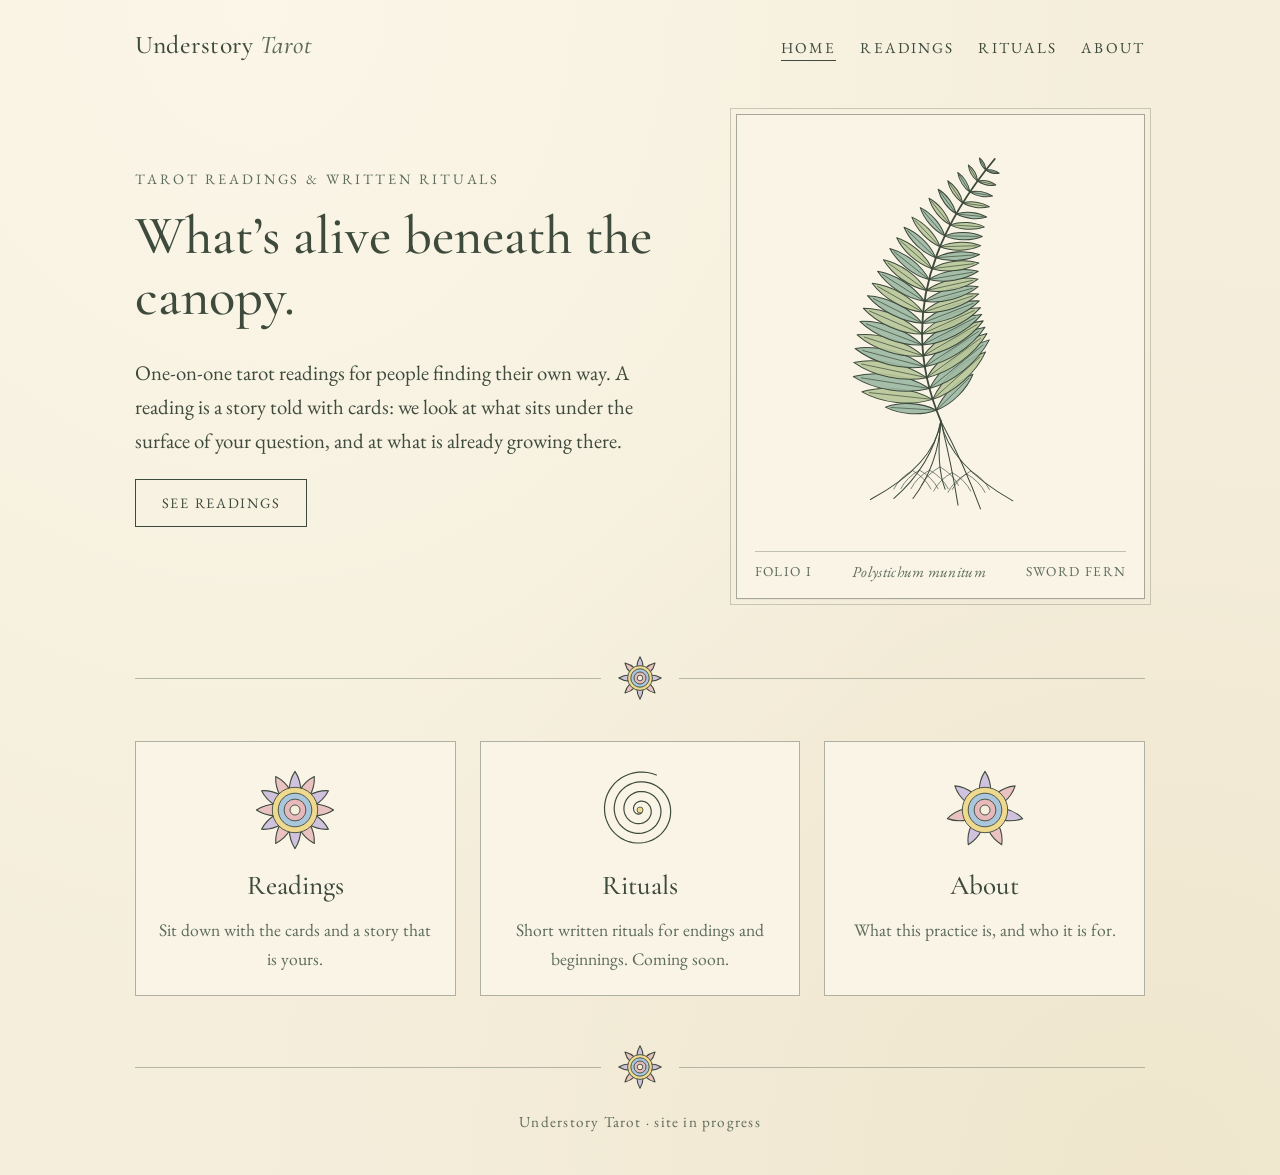
==== index.html @ ad43cd7f "Add files via upload" ====
<!doctype html>
<html lang="en">
<head>
<meta charset="utf-8">
<meta name="viewport" content="width=device-width, initial-scale=1">
<meta name="robots" content="noindex, nofollow"><!-- remove this line at launch -->
<title>Understory Tarot</title>
<link rel="preconnect" href="https://fonts.googleapis.com">
<link href="https://fonts.googleapis.com/css2?family=Cormorant+Garamond:ital,wght@0,400;0,500;0,600;1,400&family=EB+Garamond:ital,wght@0,400;0,500;1,400&display=swap" rel="stylesheet">
<link rel="stylesheet" href="styles.css">
</head>
<body>
<header class="site-header">
  <a class="wordmark" href="index.html">Understory <span>Tarot</span></a>
  <nav><a href="index.html" aria-current="page">Home</a><a href="readings.html">Readings</a><a href="rituals.html">Rituals</a><a href="about.html">About</a></nav>
</header>
<main>

<section class="hero">
  <div class="hero-text">
    <p class="eyebrow">Tarot readings &amp; written rituals</p>
    <h1>What&rsquo;s alive beneath the canopy.</h1>
    <p class="lead">One-on-one tarot readings for people finding their own way. A reading is a story told with cards: we look at what sits under the surface of your question, and at what is already growing there.</p>
    <p><a class="button" href="readings.html">See readings</a></p>
  </div>
  <figure class="folio"><svg viewBox="0 20 400 440" role="img" aria-label="Sketch of a sword fern with its roots" xmlns="http://www.w3.org/2000/svg"><g transform="translate(195.3 318.3) rotate(-86.6)"><path d="M0 0 C7.2 -16.5 7.2 -38.6 0 -55.1 C-7.2 -38.6 -7.2 -16.5 0 0Z" fill="#9db8a4" fill-opacity="0.9" stroke="#3d4a3c" stroke-width="1.1" stroke-linejoin="round"/><path d="M0 0 L0 -49.6" stroke="#3d4a3c" stroke-width=".7" fill="none"/></g><g transform="translate(195.3 318.3) rotate(45.4)"><path d="M0 0 C7.2 -16.5 7.2 -38.6 0 -55.1 C-7.2 -38.6 -7.2 -16.5 0 0Z" fill="#9db8a4" fill-opacity="0.9" stroke="#3d4a3c" stroke-width="1.1" stroke-linejoin="round"/><path d="M0 0 L0 -49.6" stroke="#3d4a3c" stroke-width=".7" fill="none"/></g><g transform="translate(191.2 306.7) rotate(-83.9)"><path d="M0 0 C9.9 -23.0 9.9 -53.6 0 -76.5 C-9.9 -53.6 -9.9 -23.0 0 0Z" fill="#b9c79a" fill-opacity="0.9" stroke="#3d4a3c" stroke-width="1.1" stroke-linejoin="round"/><path d="M0 0 L0 -68.9" stroke="#3d4a3c" stroke-width=".7" fill="none"/></g><g transform="translate(191.2 306.7) rotate(48.1)"><path d="M0 0 C9.9 -23.0 9.9 -53.6 0 -76.5 C-9.9 -53.6 -9.9 -23.0 0 0Z" fill="#b9c79a" fill-opacity="0.9" stroke="#3d4a3c" stroke-width="1.1" stroke-linejoin="round"/><path d="M0 0 L0 -68.9" stroke="#3d4a3c" stroke-width=".7" fill="none"/></g><g transform="translate(187.8 295.0) rotate(-81.1)"><path d="M0 0 C10.8 -24.9 10.8 -58.1 0 -83.0 C-10.8 -58.1 -10.8 -24.9 0 0Z" fill="#9db8a4" fill-opacity="0.9" stroke="#3d4a3c" stroke-width="1.1" stroke-linejoin="round"/><path d="M0 0 L0 -74.7" stroke="#3d4a3c" stroke-width=".7" fill="none"/></g><g transform="translate(187.8 295.0) rotate(50.9)"><path d="M0 0 C10.8 -24.9 10.8 -58.1 0 -83.0 C-10.8 -58.1 -10.8 -24.9 0 0Z" fill="#9db8a4" fill-opacity="0.9" stroke="#3d4a3c" stroke-width="1.1" stroke-linejoin="round"/><path d="M0 0 L0 -74.7" stroke="#3d4a3c" stroke-width=".7" fill="none"/></g><g transform="translate(184.9 283.3) rotate(-78.2)"><path d="M0 0 C10.4 -24.1 10.4 -56.2 0 -80.3 C-10.4 -56.2 -10.4 -24.1 0 0Z" fill="#b9c79a" fill-opacity="0.9" stroke="#3d4a3c" stroke-width="1.1" stroke-linejoin="round"/><path d="M0 0 L0 -72.2" stroke="#3d4a3c" stroke-width=".7" fill="none"/></g><g transform="translate(184.9 283.3) rotate(53.8)"><path d="M0 0 C10.4 -24.1 10.4 -56.2 0 -80.3 C-10.4 -56.2 -10.4 -24.1 0 0Z" fill="#b9c79a" fill-opacity="0.9" stroke="#3d4a3c" stroke-width="1.1" stroke-linejoin="round"/><path d="M0 0 L0 -72.2" stroke="#3d4a3c" stroke-width=".7" fill="none"/></g><g transform="translate(182.7 271.6) rotate(-75.3)"><path d="M0 0 C10.1 -23.2 10.1 -54.2 0 -77.5 C-10.1 -54.2 -10.1 -23.2 0 0Z" fill="#9db8a4" fill-opacity="0.9" stroke="#3d4a3c" stroke-width="1.1" stroke-linejoin="round"/><path d="M0 0 L0 -69.7" stroke="#3d4a3c" stroke-width=".7" fill="none"/></g><g transform="translate(182.7 271.6) rotate(56.7)"><path d="M0 0 C10.1 -23.2 10.1 -54.2 0 -77.5 C-10.1 -54.2 -10.1 -23.2 0 0Z" fill="#9db8a4" fill-opacity="0.9" stroke="#3d4a3c" stroke-width="1.1" stroke-linejoin="round"/><path d="M0 0 L0 -69.7" stroke="#3d4a3c" stroke-width=".7" fill="none"/></g><g transform="translate(181.1 259.9) rotate(-72.3)"><path d="M0 0 C9.7 -22.4 9.7 -52.3 0 -74.7 C-9.7 -52.3 -9.7 -22.4 0 0Z" fill="#b9c79a" fill-opacity="0.9" stroke="#3d4a3c" stroke-width="1.1" stroke-linejoin="round"/><path d="M0 0 L0 -67.2" stroke="#3d4a3c" stroke-width=".7" fill="none"/></g><g transform="translate(181.1 259.9) rotate(59.7)"><path d="M0 0 C9.7 -22.4 9.7 -52.3 0 -74.7 C-9.7 -52.3 -9.7 -22.4 0 0Z" fill="#b9c79a" fill-opacity="0.9" stroke="#3d4a3c" stroke-width="1.1" stroke-linejoin="round"/><path d="M0 0 L0 -67.2" stroke="#3d4a3c" stroke-width=".7" fill="none"/></g><g transform="translate(180.1 248.2) rotate(-69.3)"><path d="M0 0 C9.3 -21.6 9.3 -50.3 0 -71.9 C-9.3 -50.3 -9.3 -21.6 0 0Z" fill="#9db8a4" fill-opacity="0.9" stroke="#3d4a3c" stroke-width="1.1" stroke-linejoin="round"/><path d="M0 0 L0 -64.7" stroke="#3d4a3c" stroke-width=".7" fill="none"/></g><g transform="translate(180.1 248.2) rotate(62.7)"><path d="M0 0 C9.3 -21.6 9.3 -50.3 0 -71.9 C-9.3 -50.3 -9.3 -21.6 0 0Z" fill="#9db8a4" fill-opacity="0.9" stroke="#3d4a3c" stroke-width="1.1" stroke-linejoin="round"/><path d="M0 0 L0 -64.7" stroke="#3d4a3c" stroke-width=".7" fill="none"/></g><g transform="translate(179.8 236.4) rotate(-66.3)"><path d="M0 0 C9.0 -20.7 9.0 -48.3 0 -69.0 C-9.0 -48.3 -9.0 -20.7 0 0Z" fill="#b9c79a" fill-opacity="0.9" stroke="#3d4a3c" stroke-width="1.1" stroke-linejoin="round"/><path d="M0 0 L0 -62.1" stroke="#3d4a3c" stroke-width=".7" fill="none"/></g><g transform="translate(179.8 236.4) rotate(65.7)"><path d="M0 0 C9.0 -20.7 9.0 -48.3 0 -69.0 C-9.0 -48.3 -9.0 -20.7 0 0Z" fill="#b9c79a" fill-opacity="0.9" stroke="#3d4a3c" stroke-width="1.1" stroke-linejoin="round"/><path d="M0 0 L0 -62.1" stroke="#3d4a3c" stroke-width=".7" fill="none"/></g><g transform="translate(180.0 224.7) rotate(-63.3)"><path d="M0 0 C8.6 -19.8 8.6 -46.2 0 -66.0 C-8.6 -46.2 -8.6 -19.8 0 0Z" fill="#9db8a4" fill-opacity="0.9" stroke="#3d4a3c" stroke-width="1.1" stroke-linejoin="round"/><path d="M0 0 L0 -59.4" stroke="#3d4a3c" stroke-width=".7" fill="none"/></g><g transform="translate(180.0 224.7) rotate(68.7)"><path d="M0 0 C8.6 -19.8 8.6 -46.2 0 -66.0 C-8.6 -46.2 -8.6 -19.8 0 0Z" fill="#9db8a4" fill-opacity="0.9" stroke="#3d4a3c" stroke-width="1.1" stroke-linejoin="round"/><path d="M0 0 L0 -59.4" stroke="#3d4a3c" stroke-width=".7" fill="none"/></g><g transform="translate(180.9 213.0) rotate(-60.3)"><path d="M0 0 C8.2 -18.9 8.2 -44.1 0 -63.1 C-8.2 -44.1 -8.2 -18.9 0 0Z" fill="#b9c79a" fill-opacity="0.9" stroke="#3d4a3c" stroke-width="1.1" stroke-linejoin="round"/><path d="M0 0 L0 -56.8" stroke="#3d4a3c" stroke-width=".7" fill="none"/></g><g transform="translate(180.9 213.0) rotate(71.7)"><path d="M0 0 C8.2 -18.9 8.2 -44.1 0 -63.1 C-8.2 -44.1 -8.2 -18.9 0 0Z" fill="#b9c79a" fill-opacity="0.9" stroke="#3d4a3c" stroke-width="1.1" stroke-linejoin="round"/><path d="M0 0 L0 -56.8" stroke="#3d4a3c" stroke-width=".7" fill="none"/></g><g transform="translate(182.4 201.2) rotate(-57.3)"><path d="M0 0 C7.8 -18.0 7.8 -42.0 0 -60.0 C-7.8 -42.0 -7.8 -18.0 0 0Z" fill="#9db8a4" fill-opacity="0.9" stroke="#3d4a3c" stroke-width="1.1" stroke-linejoin="round"/><path d="M0 0 L0 -54.0" stroke="#3d4a3c" stroke-width=".7" fill="none"/></g><g transform="translate(182.4 201.2) rotate(74.7)"><path d="M0 0 C7.8 -18.0 7.8 -42.0 0 -60.0 C-7.8 -42.0 -7.8 -18.0 0 0Z" fill="#9db8a4" fill-opacity="0.9" stroke="#3d4a3c" stroke-width="1.1" stroke-linejoin="round"/><path d="M0 0 L0 -54.0" stroke="#3d4a3c" stroke-width=".7" fill="none"/></g><g transform="translate(184.5 189.5) rotate(-54.4)"><path d="M0 0 C7.4 -17.1 7.4 -39.9 0 -56.9 C-7.4 -39.9 -7.4 -17.1 0 0Z" fill="#b9c79a" fill-opacity="0.9" stroke="#3d4a3c" stroke-width="1.1" stroke-linejoin="round"/><path d="M0 0 L0 -51.3" stroke="#3d4a3c" stroke-width=".7" fill="none"/></g><g transform="translate(184.5 189.5) rotate(77.6)"><path d="M0 0 C7.4 -17.1 7.4 -39.9 0 -56.9 C-7.4 -39.9 -7.4 -17.1 0 0Z" fill="#b9c79a" fill-opacity="0.9" stroke="#3d4a3c" stroke-width="1.1" stroke-linejoin="round"/><path d="M0 0 L0 -51.3" stroke="#3d4a3c" stroke-width=".7" fill="none"/></g><g transform="translate(187.2 177.7) rotate(-51.5)"><path d="M0 0 C7.0 -16.1 7.0 -37.7 0 -53.8 C-7.0 -37.7 -7.0 -16.1 0 0Z" fill="#9db8a4" fill-opacity="0.9" stroke="#3d4a3c" stroke-width="1.1" stroke-linejoin="round"/><path d="M0 0 L0 -48.4" stroke="#3d4a3c" stroke-width=".7" fill="none"/></g><g transform="translate(187.2 177.7) rotate(80.5)"><path d="M0 0 C7.0 -16.1 7.0 -37.7 0 -53.8 C-7.0 -37.7 -7.0 -16.1 0 0Z" fill="#9db8a4" fill-opacity="0.9" stroke="#3d4a3c" stroke-width="1.1" stroke-linejoin="round"/><path d="M0 0 L0 -48.4" stroke="#3d4a3c" stroke-width=".7" fill="none"/></g><g transform="translate(190.6 166.0) rotate(-48.8)"><path d="M0 0 C6.6 -15.2 6.6 -35.4 0 -50.6 C-6.6 -35.4 -6.6 -15.2 0 0Z" fill="#b9c79a" fill-opacity="0.9" stroke="#3d4a3c" stroke-width="1.1" stroke-linejoin="round"/><path d="M0 0 L0 -45.5" stroke="#3d4a3c" stroke-width=".7" fill="none"/></g><g transform="translate(190.6 166.0) rotate(83.2)"><path d="M0 0 C6.6 -15.2 6.6 -35.4 0 -50.6 C-6.6 -35.4 -6.6 -15.2 0 0Z" fill="#b9c79a" fill-opacity="0.9" stroke="#3d4a3c" stroke-width="1.1" stroke-linejoin="round"/><path d="M0 0 L0 -45.5" stroke="#3d4a3c" stroke-width=".7" fill="none"/></g><g transform="translate(194.5 154.2) rotate(-46.1)"><path d="M0 0 C6.1 -14.2 6.1 -33.1 0 -47.3 C-6.1 -33.1 -6.1 -14.2 0 0Z" fill="#9db8a4" fill-opacity="0.9" stroke="#3d4a3c" stroke-width="1.1" stroke-linejoin="round"/><path d="M0 0 L0 -42.5" stroke="#3d4a3c" stroke-width=".7" fill="none"/></g><g transform="translate(194.5 154.2) rotate(85.9)"><path d="M0 0 C6.1 -14.2 6.1 -33.1 0 -47.3 C-6.1 -33.1 -6.1 -14.2 0 0Z" fill="#9db8a4" fill-opacity="0.9" stroke="#3d4a3c" stroke-width="1.1" stroke-linejoin="round"/><path d="M0 0 L0 -42.5" stroke="#3d4a3c" stroke-width=".7" fill="none"/></g><g transform="translate(199.1 142.4) rotate(-43.5)"><path d="M0 0 C5.7 -13.2 5.7 -30.7 0 -43.9 C-5.7 -30.7 -5.7 -13.2 0 0Z" fill="#b9c79a" fill-opacity="0.9" stroke="#3d4a3c" stroke-width="1.1" stroke-linejoin="round"/><path d="M0 0 L0 -39.5" stroke="#3d4a3c" stroke-width=".7" fill="none"/></g><g transform="translate(199.1 142.4) rotate(88.5)"><path d="M0 0 C5.7 -13.2 5.7 -30.7 0 -43.9 C-5.7 -30.7 -5.7 -13.2 0 0Z" fill="#b9c79a" fill-opacity="0.9" stroke="#3d4a3c" stroke-width="1.1" stroke-linejoin="round"/><path d="M0 0 L0 -39.5" stroke="#3d4a3c" stroke-width=".7" fill="none"/></g><g transform="translate(204.3 130.7) rotate(-41.0)"><path d="M0 0 C5.2 -12.1 5.2 -28.2 0 -40.3 C-5.2 -28.2 -5.2 -12.1 0 0Z" fill="#9db8a4" fill-opacity="0.9" stroke="#3d4a3c" stroke-width="1.1" stroke-linejoin="round"/><path d="M0 0 L0 -36.3" stroke="#3d4a3c" stroke-width=".7" fill="none"/></g><g transform="translate(204.3 130.7) rotate(91.0)"><path d="M0 0 C5.2 -12.1 5.2 -28.2 0 -40.3 C-5.2 -28.2 -5.2 -12.1 0 0Z" fill="#9db8a4" fill-opacity="0.9" stroke="#3d4a3c" stroke-width="1.1" stroke-linejoin="round"/><path d="M0 0 L0 -36.3" stroke="#3d4a3c" stroke-width=".7" fill="none"/></g><g transform="translate(210.1 118.9) rotate(-38.6)"><path d="M0 0 C4.8 -11.0 4.8 -25.7 0 -36.7 C-4.8 -25.7 -4.8 -11.0 0 0Z" fill="#b9c79a" fill-opacity="0.9" stroke="#3d4a3c" stroke-width="1.1" stroke-linejoin="round"/><path d="M0 0 L0 -33.0" stroke="#3d4a3c" stroke-width=".7" fill="none"/></g><g transform="translate(210.1 118.9) rotate(93.4)"><path d="M0 0 C4.8 -11.0 4.8 -25.7 0 -36.7 C-4.8 -25.7 -4.8 -11.0 0 0Z" fill="#b9c79a" fill-opacity="0.9" stroke="#3d4a3c" stroke-width="1.1" stroke-linejoin="round"/><path d="M0 0 L0 -33.0" stroke="#3d4a3c" stroke-width=".7" fill="none"/></g><g transform="translate(216.6 107.1) rotate(-36.3)"><path d="M0 0 C4.3 -9.9 4.3 -23.0 0 -32.9 C-4.3 -23.0 -4.3 -9.9 0 0Z" fill="#9db8a4" fill-opacity="0.9" stroke="#3d4a3c" stroke-width="1.1" stroke-linejoin="round"/><path d="M0 0 L0 -29.6" stroke="#3d4a3c" stroke-width=".7" fill="none"/></g><g transform="translate(216.6 107.1) rotate(95.7)"><path d="M0 0 C4.3 -9.9 4.3 -23.0 0 -32.9 C-4.3 -23.0 -4.3 -9.9 0 0Z" fill="#9db8a4" fill-opacity="0.9" stroke="#3d4a3c" stroke-width="1.1" stroke-linejoin="round"/><path d="M0 0 L0 -29.6" stroke="#3d4a3c" stroke-width=".7" fill="none"/></g><g transform="translate(223.6 95.3) rotate(-34.1)"><path d="M0 0 C3.8 -8.7 3.8 -20.2 0 -28.9 C-3.8 -20.2 -3.8 -8.7 0 0Z" fill="#b9c79a" fill-opacity="0.9" stroke="#3d4a3c" stroke-width="1.1" stroke-linejoin="round"/><path d="M0 0 L0 -26.0" stroke="#3d4a3c" stroke-width=".7" fill="none"/></g><g transform="translate(223.6 95.3) rotate(97.9)"><path d="M0 0 C3.8 -8.7 3.8 -20.2 0 -28.9 C-3.8 -20.2 -3.8 -8.7 0 0Z" fill="#b9c79a" fill-opacity="0.9" stroke="#3d4a3c" stroke-width="1.1" stroke-linejoin="round"/><path d="M0 0 L0 -26.0" stroke="#3d4a3c" stroke-width=".7" fill="none"/></g><g transform="translate(231.3 83.5) rotate(-32.0)"><path d="M0 0 C3.2 -7.4 3.2 -17.3 0 -24.7 C-3.2 -17.3 -3.2 -7.4 0 0Z" fill="#9db8a4" fill-opacity="0.9" stroke="#3d4a3c" stroke-width="1.1" stroke-linejoin="round"/><path d="M0 0 L0 -22.2" stroke="#3d4a3c" stroke-width=".7" fill="none"/></g><g transform="translate(231.3 83.5) rotate(100.0)"><path d="M0 0 C3.2 -7.4 3.2 -17.3 0 -24.7 C-3.2 -17.3 -3.2 -7.4 0 0Z" fill="#9db8a4" fill-opacity="0.9" stroke="#3d4a3c" stroke-width="1.1" stroke-linejoin="round"/><path d="M0 0 L0 -22.2" stroke="#3d4a3c" stroke-width=".7" fill="none"/></g><g transform="translate(239.6 71.7) rotate(-30.0)"><path d="M0 0 C2.6 -6.0 2.6 -14.0 0 -20.0 C-2.6 -14.0 -2.6 -6.0 0 0Z" fill="#b9c79a" fill-opacity="0.9" stroke="#3d4a3c" stroke-width="1.1" stroke-linejoin="round"/><path d="M0 0 L0 -18.0" stroke="#3d4a3c" stroke-width=".7" fill="none"/></g><g transform="translate(239.6 71.7) rotate(102.0)"><path d="M0 0 C2.6 -6.0 2.6 -14.0 0 -20.0 C-2.6 -14.0 -2.6 -6.0 0 0Z" fill="#b9c79a" fill-opacity="0.9" stroke="#3d4a3c" stroke-width="1.1" stroke-linejoin="round"/><path d="M0 0 L0 -18.0" stroke="#3d4a3c" stroke-width=".7" fill="none"/></g><g transform="translate(248.5 59.8) rotate(-28.1)"><path d="M0 0 C1.9 -4.4 1.9 -10.3 0 -14.7 C-1.9 -10.3 -1.9 -4.4 0 0Z" fill="#9db8a4" fill-opacity="0.9" stroke="#3d4a3c" stroke-width="1.1" stroke-linejoin="round"/><path d="M0 0 L0 -13.3" stroke="#3d4a3c" stroke-width=".7" fill="none"/></g><g transform="translate(248.5 59.8) rotate(103.9)"><path d="M0 0 C1.9 -4.4 1.9 -10.3 0 -14.7 C-1.9 -10.3 -1.9 -4.4 0 0Z" fill="#9db8a4" fill-opacity="0.9" stroke="#3d4a3c" stroke-width="1.1" stroke-linejoin="round"/><path d="M0 0 L0 -13.3" stroke="#3d4a3c" stroke-width=".7" fill="none"/></g><path d="M200 330 Q140 190 258 48" fill="none" stroke="#3d4a3c" stroke-width="2" stroke-linecap="round"/><path d="M200.0 330.0 Q193.1 377.5 124.2 414.5" fill="none" stroke="#3d4a3c" stroke-width="1.1" stroke-linecap="round"/><path d="M169.4 383.2 q-14.0 8.0 -20.0 20.0" fill="none" stroke="#3d4a3c" stroke-width=".7" stroke-linecap="round"/><path d="M169.4 383.2 q14.0 8.0 20.0 20.0" fill="none" stroke="#3d4a3c" stroke-width=".7" stroke-linecap="round"/><path d="M200.0 330.0 Q189.9 377.5 149.5 413.3" fill="none" stroke="#3d4a3c" stroke-width="1.1" stroke-linecap="round"/><path d="M177.0 382.8 q-14.0 8.0 -20.0 20.0" fill="none" stroke="#3d4a3c" stroke-width=".7" stroke-linecap="round"/><path d="M177.0 382.8 q14.0 8.0 20.0 20.0" fill="none" stroke="#3d4a3c" stroke-width=".7" stroke-linecap="round"/><path d="M200.0 330.0 Q197.4 377.5 170.0 413.4" fill="none" stroke="#3d4a3c" stroke-width="1.1" stroke-linecap="round"/><path d="M187.9 382.8 q-14.0 8.0 -20.0 20.0" fill="none" stroke="#3d4a3c" stroke-width=".7" stroke-linecap="round"/><path d="M187.9 382.8 q14.0 8.0 20.0 20.0" fill="none" stroke="#3d4a3c" stroke-width=".7" stroke-linecap="round"/><path d="M200.0 330.0 Q194.5 377.5 204.7 403.5" fill="none" stroke="#3d4a3c" stroke-width="1.1" stroke-linecap="round"/><path d="M199.0 379.3 q-14.0 8.0 -20.0 20.0" fill="none" stroke="#3d4a3c" stroke-width=".7" stroke-linecap="round"/><path d="M199.0 379.3 q14.0 8.0 20.0 20.0" fill="none" stroke="#3d4a3c" stroke-width=".7" stroke-linecap="round"/><path d="M200.0 330.0 Q211.7 377.5 218.5 420.5" fill="none" stroke="#3d4a3c" stroke-width="1.1" stroke-linecap="round"/><path d="M212.2 385.4 q-14.0 8.0 -20.0 20.0" fill="none" stroke="#3d4a3c" stroke-width=".7" stroke-linecap="round"/><path d="M212.2 385.4 q14.0 8.0 20.0 20.0" fill="none" stroke="#3d4a3c" stroke-width=".7" stroke-linecap="round"/><path d="M200.0 330.0 Q225.5 377.5 242.7 424.6" fill="none" stroke="#3d4a3c" stroke-width="1.1" stroke-linecap="round"/><path d="M227.6 386.8 q-14.0 8.0 -20.0 20.0" fill="none" stroke="#3d4a3c" stroke-width=".7" stroke-linecap="round"/><path d="M227.6 386.8 q14.0 8.0 20.0 20.0" fill="none" stroke="#3d4a3c" stroke-width=".7" stroke-linecap="round"/><path d="M200.0 330.0 Q209.2 377.5 277.5 415.9" fill="none" stroke="#3d4a3c" stroke-width="1.1" stroke-linecap="round"/><path d="M232.3 383.7 q-14.0 8.0 -20.0 20.0" fill="none" stroke="#3d4a3c" stroke-width=".7" stroke-linecap="round"/><path d="M232.3 383.7 q14.0 8.0 20.0 20.0" fill="none" stroke="#3d4a3c" stroke-width=".7" stroke-linecap="round"/></svg><figcaption><span class="num">Folio I</span><span class="latin">Polystichum munitum</span><span class="common">Sword fern</span></figcaption></figure>
</section>
<div class="divider" aria-hidden="true"><span class="line"></span><span class="mark"><svg viewBox="0 0 46 46" role="img" aria-label="Concentric circle and petal motif" xmlns="http://www.w3.org/2000/svg"><g transform="translate(23.0 23.0) rotate(0.0)"><path d="M0 0 C4.1 -6.3 4.1 -14.8 0 -21.2 C-4.1 -14.8 -4.1 -6.3 0 0Z" fill="#c9b9dc" fill-opacity="0.85" stroke="#3d4a3c" stroke-width="1.1" stroke-linejoin="round"/></g><g transform="translate(23.0 23.0) rotate(45.0)"><path d="M0 0 C4.1 -6.3 4.1 -14.8 0 -21.2 C-4.1 -14.8 -4.1 -6.3 0 0Z" fill="#e8b9bb" fill-opacity="0.85" stroke="#3d4a3c" stroke-width="1.1" stroke-linejoin="round"/></g><g transform="translate(23.0 23.0) rotate(90.0)"><path d="M0 0 C4.1 -6.3 4.1 -14.8 0 -21.2 C-4.1 -14.8 -4.1 -6.3 0 0Z" fill="#c9b9dc" fill-opacity="0.85" stroke="#3d4a3c" stroke-width="1.1" stroke-linejoin="round"/></g><g transform="translate(23.0 23.0) rotate(135.0)"><path d="M0 0 C4.1 -6.3 4.1 -14.8 0 -21.2 C-4.1 -14.8 -4.1 -6.3 0 0Z" fill="#e8b9bb" fill-opacity="0.85" stroke="#3d4a3c" stroke-width="1.1" stroke-linejoin="round"/></g><g transform="translate(23.0 23.0) rotate(180.0)"><path d="M0 0 C4.1 -6.3 4.1 -14.8 0 -21.2 C-4.1 -14.8 -4.1 -6.3 0 0Z" fill="#c9b9dc" fill-opacity="0.85" stroke="#3d4a3c" stroke-width="1.1" stroke-linejoin="round"/></g><g transform="translate(23.0 23.0) rotate(225.0)"><path d="M0 0 C4.1 -6.3 4.1 -14.8 0 -21.2 C-4.1 -14.8 -4.1 -6.3 0 0Z" fill="#e8b9bb" fill-opacity="0.85" stroke="#3d4a3c" stroke-width="1.1" stroke-linejoin="round"/></g><g transform="translate(23.0 23.0) rotate(270.0)"><path d="M0 0 C4.1 -6.3 4.1 -14.8 0 -21.2 C-4.1 -14.8 -4.1 -6.3 0 0Z" fill="#c9b9dc" fill-opacity="0.85" stroke="#3d4a3c" stroke-width="1.1" stroke-linejoin="round"/></g><g transform="translate(23.0 23.0) rotate(315.0)"><path d="M0 0 C4.1 -6.3 4.1 -14.8 0 -21.2 C-4.1 -14.8 -4.1 -6.3 0 0Z" fill="#e8b9bb" fill-opacity="0.85" stroke="#3d4a3c" stroke-width="1.1" stroke-linejoin="round"/></g><circle cx="23.0" cy="23.0" r="12.4" fill="#efd98f" stroke="#3d4a3c" stroke-width=".9"/><circle cx="23.0" cy="23.0" r="9.2" fill="#aac6dc" stroke="#3d4a3c" stroke-width=".9"/><circle cx="23.0" cy="23.0" r="6.0" fill="#e8b9bb" stroke="#3d4a3c" stroke-width=".9"/><circle cx="23.0" cy="23.0" r="2.8" fill="#f5eedc" stroke="#3d4a3c" stroke-width=".9"/></svg></span><span class="line"></span></div>
<section class="trio">
  <a class="card" href="readings.html"><span class="card-mark"><svg viewBox="0 0 84 84" role="img" aria-label="Concentric circle and petal motif" xmlns="http://www.w3.org/2000/svg"><g transform="translate(42.0 42.0) rotate(0.0)"><path d="M0 0 C7.6 -11.6 7.6 -27.0 0 -38.6 C-7.6 -27.0 -7.6 -11.6 0 0Z" fill="#c9b9dc" fill-opacity="0.85" stroke="#3d4a3c" stroke-width="1.1" stroke-linejoin="round"/></g><g transform="translate(42.0 42.0) rotate(30.0)"><path d="M0 0 C7.6 -11.6 7.6 -27.0 0 -38.6 C-7.6 -27.0 -7.6 -11.6 0 0Z" fill="#e8b9bb" fill-opacity="0.85" stroke="#3d4a3c" stroke-width="1.1" stroke-linejoin="round"/></g><g transform="translate(42.0 42.0) rotate(60.0)"><path d="M0 0 C7.6 -11.6 7.6 -27.0 0 -38.6 C-7.6 -27.0 -7.6 -11.6 0 0Z" fill="#c9b9dc" fill-opacity="0.85" stroke="#3d4a3c" stroke-width="1.1" stroke-linejoin="round"/></g><g transform="translate(42.0 42.0) rotate(90.0)"><path d="M0 0 C7.6 -11.6 7.6 -27.0 0 -38.6 C-7.6 -27.0 -7.6 -11.6 0 0Z" fill="#e8b9bb" fill-opacity="0.85" stroke="#3d4a3c" stroke-width="1.1" stroke-linejoin="round"/></g><g transform="translate(42.0 42.0) rotate(120.0)"><path d="M0 0 C7.6 -11.6 7.6 -27.0 0 -38.6 C-7.6 -27.0 -7.6 -11.6 0 0Z" fill="#c9b9dc" fill-opacity="0.85" stroke="#3d4a3c" stroke-width="1.1" stroke-linejoin="round"/></g><g transform="translate(42.0 42.0) rotate(150.0)"><path d="M0 0 C7.6 -11.6 7.6 -27.0 0 -38.6 C-7.6 -27.0 -7.6 -11.6 0 0Z" fill="#e8b9bb" fill-opacity="0.85" stroke="#3d4a3c" stroke-width="1.1" stroke-linejoin="round"/></g><g transform="translate(42.0 42.0) rotate(180.0)"><path d="M0 0 C7.6 -11.6 7.6 -27.0 0 -38.6 C-7.6 -27.0 -7.6 -11.6 0 0Z" fill="#c9b9dc" fill-opacity="0.85" stroke="#3d4a3c" stroke-width="1.1" stroke-linejoin="round"/></g><g transform="translate(42.0 42.0) rotate(210.0)"><path d="M0 0 C7.6 -11.6 7.6 -27.0 0 -38.6 C-7.6 -27.0 -7.6 -11.6 0 0Z" fill="#e8b9bb" fill-opacity="0.85" stroke="#3d4a3c" stroke-width="1.1" stroke-linejoin="round"/></g><g transform="translate(42.0 42.0) rotate(240.0)"><path d="M0 0 C7.6 -11.6 7.6 -27.0 0 -38.6 C-7.6 -27.0 -7.6 -11.6 0 0Z" fill="#c9b9dc" fill-opacity="0.85" stroke="#3d4a3c" stroke-width="1.1" stroke-linejoin="round"/></g><g transform="translate(42.0 42.0) rotate(270.0)"><path d="M0 0 C7.6 -11.6 7.6 -27.0 0 -38.6 C-7.6 -27.0 -7.6 -11.6 0 0Z" fill="#e8b9bb" fill-opacity="0.85" stroke="#3d4a3c" stroke-width="1.1" stroke-linejoin="round"/></g><g transform="translate(42.0 42.0) rotate(300.0)"><path d="M0 0 C7.6 -11.6 7.6 -27.0 0 -38.6 C-7.6 -27.0 -7.6 -11.6 0 0Z" fill="#c9b9dc" fill-opacity="0.85" stroke="#3d4a3c" stroke-width="1.1" stroke-linejoin="round"/></g><g transform="translate(42.0 42.0) rotate(330.0)"><path d="M0 0 C7.6 -11.6 7.6 -27.0 0 -38.6 C-7.6 -27.0 -7.6 -11.6 0 0Z" fill="#e8b9bb" fill-opacity="0.85" stroke="#3d4a3c" stroke-width="1.1" stroke-linejoin="round"/></g><circle cx="42.0" cy="42.0" r="22.7" fill="#efd98f" stroke="#3d4a3c" stroke-width=".9"/><circle cx="42.0" cy="42.0" r="16.8" fill="#aac6dc" stroke="#3d4a3c" stroke-width=".9"/><circle cx="42.0" cy="42.0" r="10.9" fill="#e8b9bb" stroke="#3d4a3c" stroke-width=".9"/><circle cx="42.0" cy="42.0" r="5.0" fill="#f5eedc" stroke="#3d4a3c" stroke-width=".9"/></svg></span><h2>Readings</h2><p>Sit down with the cards and a story that is yours.</p></a>
  <a class="card" href="rituals.html"><span class="card-mark"><svg viewBox="0 0 84 84" role="img" aria-label="Spiral motif" xmlns="http://www.w3.org/2000/svg"><path d="M43.4 42.0 L43.6 42.2 L43.7 42.4 L43.8 42.7 L43.9 43.0 L43.9 43.3 L43.9 43.7 L43.8 44.0 L43.7 44.4 L43.4 44.7 L43.2 45.0 L42.9 45.3 L42.5 45.6 L42.0 45.8 L41.6 46.0 L41.0 46.1 L40.5 46.1 L39.9 46.1 L39.4 45.9 L38.8 45.7 L38.2 45.5 L37.7 45.1 L37.2 44.6 L36.7 44.1 L36.3 43.5 L36.0 42.9 L35.8 42.1 L35.6 41.4 L35.5 40.6 L35.6 39.7 L35.7 38.9 L36.0 38.1 L36.4 37.3 L36.8 36.5 L37.4 35.8 L38.1 35.1 L38.9 34.5 L39.8 34.0 L40.7 33.6 L41.7 33.4 L42.8 33.2 L43.9 33.2 L45.0 33.3 L46.1 33.5 L47.2 33.9 L48.2 34.5 L49.2 35.1 L50.1 35.9 L50.9 36.8 L51.7 37.9 L52.3 39.0 L52.7 40.2 L53.1 41.5 L53.2 42.9 L53.2 44.2 L53.1 45.6 L52.7 47.0 L52.2 48.3 L51.5 49.6 L50.6 50.8 L49.6 52.0 L48.5 53.0 L47.2 53.8 L45.8 54.6 L44.3 55.1 L42.7 55.5 L41.1 55.6 L39.4 55.6 L37.8 55.4 L36.1 55.0 L34.5 54.3 L33.0 53.5 L31.5 52.5 L30.2 51.2 L29.0 49.9 L28.0 48.3 L27.2 46.7 L26.5 44.9 L26.1 43.0 L25.9 41.1 L26.0 39.2 L26.2 37.2 L26.8 35.3 L27.5 33.4 L28.5 31.6 L29.7 30.0 L31.1 28.4 L32.7 27.1 L34.5 25.9 L36.4 24.9 L38.5 24.2 L40.6 23.7 L42.8 23.5 L45.1 23.6 L47.3 23.9 L49.5 24.5 L51.6 25.3 L53.7 26.5 L55.6 27.8 L57.3 29.4 L58.9 31.3 L60.2 33.3 L61.3 35.5 L62.1 37.8 L62.7 40.2 L62.9 42.7 L62.9 45.2 L62.5 47.8 L61.8 50.2 L60.9 52.6 L59.6 54.9 L58.1 57.1 L56.3 59.0 L54.2 60.8 L52.0 62.3 L49.5 63.5 L47.0 64.4 L44.2 65.1 L41.5 65.3 L38.6 65.3 L35.8 64.9 L33.1 64.2 L30.4 63.1 L27.8 61.7 L25.5 60.0 L23.3 58.0 L21.3 55.8 L19.7 53.3 L18.3 50.6 L17.3 47.7 L16.6 44.8 L16.2 41.7 L16.3 38.6 L16.7 35.5 L17.5 32.4 L18.6 29.5 L20.1 26.7 L22.0 24.0 L24.2 21.6 L26.6 19.5 L29.4 17.6 L32.3 16.1 L35.4 15.0 L38.7 14.2 L42.0 13.8 L45.4 13.8 L48.8 14.3 L52.2 15.1 L55.4 16.4 L58.5 18.0 L61.3 20.0 L64.0 22.3 L66.3 25.0 L68.4 28.0 L70.0 31.1 L71.3 34.5 L72.2 38.1 L72.6 41.7 L72.6 45.4 L72.2 49.1 L71.3 52.7 L69.9 56.2 L68.2 59.6 L66.0 62.7 L63.5 65.6 L60.7 68.1 L57.5 70.3 L54.1 72.1 L50.4 73.5 L46.6 74.5 L42.7 75.0 L38.7 75.0 L34.7 74.6 L30.8 73.7 L27.0 72.3 L23.4 70.4 L20.0 68.1 L16.9 65.4 L14.1 62.4 L11.7 59.0 L9.8 55.3 L8.2 51.4 L7.1 47.3 L6.6 43.1 L6.5 38.8 L7.0 34.6 L7.9 30.4 L9.4 26.3 L11.4 22.4 L13.8 18.8 L16.6 15.4 L19.9 12.4 L23.5 9.8 L27.4 7.7 L31.6 6.0 L35.9 4.8 L40.4 4.2 L45.0 4.1 L49.5 4.5 L54.0 5.5 L58.4 7.0" fill="none" stroke="#3d4a3c" stroke-width="1.2" stroke-linecap="round"/><circle cx="42.0" cy="42.0" r="3" fill="#efd98f" stroke="#3d4a3c" stroke-width=".8"/></svg></span><h2>Rituals</h2><p>Short written rituals for endings and beginnings. Coming soon.</p></a>
  <a class="card" href="about.html"><span class="card-mark"><svg viewBox="0 0 84 84" role="img" aria-label="Concentric circle and petal motif" xmlns="http://www.w3.org/2000/svg"><g transform="translate(42.0 42.0) rotate(0.0)"><path d="M0 0 C7.6 -11.6 7.6 -27.0 0 -38.6 C-7.6 -27.0 -7.6 -11.6 0 0Z" fill="#c9b9dc" fill-opacity="0.85" stroke="#3d4a3c" stroke-width="1.1" stroke-linejoin="round"/></g><g transform="translate(42.0 42.0) rotate(51.4)"><path d="M0 0 C7.6 -11.6 7.6 -27.0 0 -38.6 C-7.6 -27.0 -7.6 -11.6 0 0Z" fill="#e8b9bb" fill-opacity="0.85" stroke="#3d4a3c" stroke-width="1.1" stroke-linejoin="round"/></g><g transform="translate(42.0 42.0) rotate(102.9)"><path d="M0 0 C7.6 -11.6 7.6 -27.0 0 -38.6 C-7.6 -27.0 -7.6 -11.6 0 0Z" fill="#c9b9dc" fill-opacity="0.85" stroke="#3d4a3c" stroke-width="1.1" stroke-linejoin="round"/></g><g transform="translate(42.0 42.0) rotate(154.3)"><path d="M0 0 C7.6 -11.6 7.6 -27.0 0 -38.6 C-7.6 -27.0 -7.6 -11.6 0 0Z" fill="#e8b9bb" fill-opacity="0.85" stroke="#3d4a3c" stroke-width="1.1" stroke-linejoin="round"/></g><g transform="translate(42.0 42.0) rotate(205.7)"><path d="M0 0 C7.6 -11.6 7.6 -27.0 0 -38.6 C-7.6 -27.0 -7.6 -11.6 0 0Z" fill="#c9b9dc" fill-opacity="0.85" stroke="#3d4a3c" stroke-width="1.1" stroke-linejoin="round"/></g><g transform="translate(42.0 42.0) rotate(257.1)"><path d="M0 0 C7.6 -11.6 7.6 -27.0 0 -38.6 C-7.6 -27.0 -7.6 -11.6 0 0Z" fill="#e8b9bb" fill-opacity="0.85" stroke="#3d4a3c" stroke-width="1.1" stroke-linejoin="round"/></g><g transform="translate(42.0 42.0) rotate(308.6)"><path d="M0 0 C7.6 -11.6 7.6 -27.0 0 -38.6 C-7.6 -27.0 -7.6 -11.6 0 0Z" fill="#c9b9dc" fill-opacity="0.85" stroke="#3d4a3c" stroke-width="1.1" stroke-linejoin="round"/></g><circle cx="42.0" cy="42.0" r="22.7" fill="#efd98f" stroke="#3d4a3c" stroke-width=".9"/><circle cx="42.0" cy="42.0" r="16.8" fill="#aac6dc" stroke="#3d4a3c" stroke-width=".9"/><circle cx="42.0" cy="42.0" r="10.9" fill="#e8b9bb" stroke="#3d4a3c" stroke-width=".9"/><circle cx="42.0" cy="42.0" r="5.0" fill="#f5eedc" stroke="#3d4a3c" stroke-width=".9"/></svg></span><h2>About</h2><p>What this practice is, and who it is for.</p></a>
</section>

</main>
<footer class="site-footer">
  <div class="divider" aria-hidden="true"><span class="line"></span><span class="mark"><svg viewBox="0 0 46 46" role="img" aria-label="Concentric circle and petal motif" xmlns="http://www.w3.org/2000/svg"><g transform="translate(23.0 23.0) rotate(0.0)"><path d="M0 0 C4.1 -6.3 4.1 -14.8 0 -21.2 C-4.1 -14.8 -4.1 -6.3 0 0Z" fill="#c9b9dc" fill-opacity="0.85" stroke="#3d4a3c" stroke-width="1.1" stroke-linejoin="round"/></g><g transform="translate(23.0 23.0) rotate(45.0)"><path d="M0 0 C4.1 -6.3 4.1 -14.8 0 -21.2 C-4.1 -14.8 -4.1 -6.3 0 0Z" fill="#e8b9bb" fill-opacity="0.85" stroke="#3d4a3c" stroke-width="1.1" stroke-linejoin="round"/></g><g transform="translate(23.0 23.0) rotate(90.0)"><path d="M0 0 C4.1 -6.3 4.1 -14.8 0 -21.2 C-4.1 -14.8 -4.1 -6.3 0 0Z" fill="#c9b9dc" fill-opacity="0.85" stroke="#3d4a3c" stroke-width="1.1" stroke-linejoin="round"/></g><g transform="translate(23.0 23.0) rotate(135.0)"><path d="M0 0 C4.1 -6.3 4.1 -14.8 0 -21.2 C-4.1 -14.8 -4.1 -6.3 0 0Z" fill="#e8b9bb" fill-opacity="0.85" stroke="#3d4a3c" stroke-width="1.1" stroke-linejoin="round"/></g><g transform="translate(23.0 23.0) rotate(180.0)"><path d="M0 0 C4.1 -6.3 4.1 -14.8 0 -21.2 C-4.1 -14.8 -4.1 -6.3 0 0Z" fill="#c9b9dc" fill-opacity="0.85" stroke="#3d4a3c" stroke-width="1.1" stroke-linejoin="round"/></g><g transform="translate(23.0 23.0) rotate(225.0)"><path d="M0 0 C4.1 -6.3 4.1 -14.8 0 -21.2 C-4.1 -14.8 -4.1 -6.3 0 0Z" fill="#e8b9bb" fill-opacity="0.85" stroke="#3d4a3c" stroke-width="1.1" stroke-linejoin="round"/></g><g transform="translate(23.0 23.0) rotate(270.0)"><path d="M0 0 C4.1 -6.3 4.1 -14.8 0 -21.2 C-4.1 -14.8 -4.1 -6.3 0 0Z" fill="#c9b9dc" fill-opacity="0.85" stroke="#3d4a3c" stroke-width="1.1" stroke-linejoin="round"/></g><g transform="translate(23.0 23.0) rotate(315.0)"><path d="M0 0 C4.1 -6.3 4.1 -14.8 0 -21.2 C-4.1 -14.8 -4.1 -6.3 0 0Z" fill="#e8b9bb" fill-opacity="0.85" stroke="#3d4a3c" stroke-width="1.1" stroke-linejoin="round"/></g><circle cx="23.0" cy="23.0" r="12.4" fill="#efd98f" stroke="#3d4a3c" stroke-width=".9"/><circle cx="23.0" cy="23.0" r="9.2" fill="#aac6dc" stroke="#3d4a3c" stroke-width=".9"/><circle cx="23.0" cy="23.0" r="6.0" fill="#e8b9bb" stroke="#3d4a3c" stroke-width=".9"/><circle cx="23.0" cy="23.0" r="2.8" fill="#f5eedc" stroke="#3d4a3c" stroke-width=".9"/></svg></span><span class="line"></span></div>
  <p>Understory Tarot &middot; site in progress</p>
</footer>
</body>
</html>
---- styles.css ----
:root {
  --cream: #f5eedc;
  --paper: #f9f4e6;
  --ink: #3d4a3c;
  --ink-soft: #5d6b5b;
  --verd: #9db8a4;
  --rose: #e8b9bb;
  --yel: #efd98f;
  --lil: #c9b9dc;
  --rust: #b8693f;
}
* { box-sizing: border-box; }
html { -webkit-text-size-adjust: 100%; }
body {
  margin: 0;
  background: var(--cream);
  background-image: radial-gradient(ellipse at 20% 0%, #fbf6e8 0%, transparent 60%),
                    radial-gradient(ellipse at 90% 100%, #efe6cd 0%, transparent 55%);
  color: var(--ink);
  font-family: "EB Garamond", Georgia, serif;
  font-size: 1.2rem;
  line-height: 1.65;
}
h1, h2 { font-family: "Cormorant Garamond", Georgia, serif; font-weight: 500; line-height: 1.12; margin: 0 0 .5em; }
h1 { font-size: clamp(2.2rem, 5vw, 3.4rem); }
h2 { font-size: 1.7rem; }
a { color: inherit; }
.site-header {
  display: flex; flex-wrap: wrap; align-items: baseline; justify-content: space-between;
  gap: .75rem 2rem; max-width: 1050px; margin: 0 auto; padding: 1.5rem 1.25rem 0;
}
.wordmark {
  font-family: "Cormorant Garamond", Georgia, serif; font-size: 1.6rem; font-weight: 500;
  text-decoration: none; letter-spacing: .02em;
}
.wordmark span { font-style: italic; color: var(--ink-soft); }
nav a {
  text-decoration: none; margin-left: 1.5rem; font-size: .95rem; letter-spacing: .14em;
  text-transform: uppercase; padding-bottom: 2px; border-bottom: 1px solid transparent;
}
nav a:hover, nav a[aria-current] { border-bottom-color: var(--ink); }
main { max-width: 1050px; margin: 0 auto; padding: 0 1.25rem; }
.hero {
  display: grid; grid-template-columns: 1.15fr .85fr; gap: 3rem; align-items: center;
  padding: 3rem 0 1rem;
}
.hero-flip { grid-template-columns: .85fr 1.15fr; }
.eyebrow { font-size: .9rem; letter-spacing: .2em; text-transform: uppercase; color: var(--ink-soft); margin: 0 0 1rem; }
.lead { font-size: 1.3rem; max-width: 34rem; }
.button {
  display: inline-block; padding: .7rem 1.6rem; border: 1px solid var(--ink);
  text-decoration: none; letter-spacing: .12em; text-transform: uppercase; font-size: .9rem;
  background: transparent; transition: background .2s;
}
.button:hover, .button:focus-visible { background: var(--yel); }
.soon, .tag {
  display: inline-block; font-size: .85rem; letter-spacing: .18em; text-transform: uppercase;
  color: var(--ink-soft); border: 1px dashed var(--ink-soft); padding: .25rem .8rem; margin: .5rem 0 0;
}
.folio {
  margin: 0; padding: 1.1rem 1.1rem .8rem; background: var(--paper);
  border: 1px solid rgba(61,74,60,.45); outline: 1px solid rgba(61,74,60,.25); outline-offset: 5px;
  box-shadow: 0 1px 0 rgba(61,74,60,.06);
}
.folio svg { display: block; width: 100%; height: auto; }
.folio figcaption {
  display: flex; flex-wrap: wrap; justify-content: space-between; gap: .1rem .8rem;
  margin-top: .6rem; padding-top: .5rem; border-top: 1px solid rgba(61,74,60,.3);
  font-size: .85rem; letter-spacing: .1em; text-transform: uppercase; color: var(--ink-soft);
}
.folio .latin { font-style: italic; text-transform: none; letter-spacing: .02em; font-size: .95rem; }
.divider { display: flex; align-items: center; gap: 1rem; margin: 2.5rem 0; }
.divider .line { flex: 1; height: 1px; background: rgba(61,74,60,.35); }
.divider .mark svg { display: block; width: 46px; height: 46px; }
.trio { display: grid; grid-template-columns: repeat(3, 1fr); gap: 1.5rem; }
.duo { grid-template-columns: repeat(2, 1fr); max-width: 700px; margin: 0 auto; }
.card {
  display: block; text-decoration: none; padding: 1.6rem 1.4rem 1.4rem; background: var(--paper);
  border: 1px solid rgba(61,74,60,.4); text-align: center; transition: transform .2s, border-color .2s;
}
a.card:hover, a.card:focus-visible { transform: translateY(-3px); border-color: var(--ink); }
.card-mark svg { width: 84px; height: 84px; margin-bottom: .6rem; }
.card p { margin: 0; color: var(--ink-soft); font-size: 1.1rem; }
.card.ghost { opacity: .85; border-style: dashed; }
.card.ghost .tag { margin-top: .3rem; }
.offerings { display: grid; grid-template-columns: repeat(2, 1fr); gap: 1.5rem; }
.offer { padding: 1.5rem; background: var(--paper); border: 1px solid rgba(61,74,60,.4); }
.offer .meta { color: var(--ink-soft); letter-spacing: .08em; margin: 0 0 .6rem; }
.book { text-align: center; margin: 2.5rem 0 1rem; }
.note { color: var(--ink-soft); font-style: italic; font-size: 1rem; }
.prose { max-width: 38rem; margin: 0 auto 3rem; }
.prose h2 { margin-top: 1.5rem; }
.site-footer { max-width: 1050px; margin: 3rem auto 0; padding: 0 1.25rem 2.5rem; text-align: center; color: var(--ink-soft); font-size: .95rem; letter-spacing: .08em; }
.site-footer .divider { margin: 0 0 1.2rem; }
.site-footer p { margin: 0; }
@media (max-width: 760px) {
  .hero, .hero-flip { grid-template-columns: 1fr; gap: 2rem; padding-top: 2rem; }
  .hero-flip .folio { order: 2; }
  .trio, .duo, .offerings { grid-template-columns: 1fr; }
  .folio { max-width: 380px; margin: 0 auto; }
  nav a { margin: 0 1rem 0 0; }
}
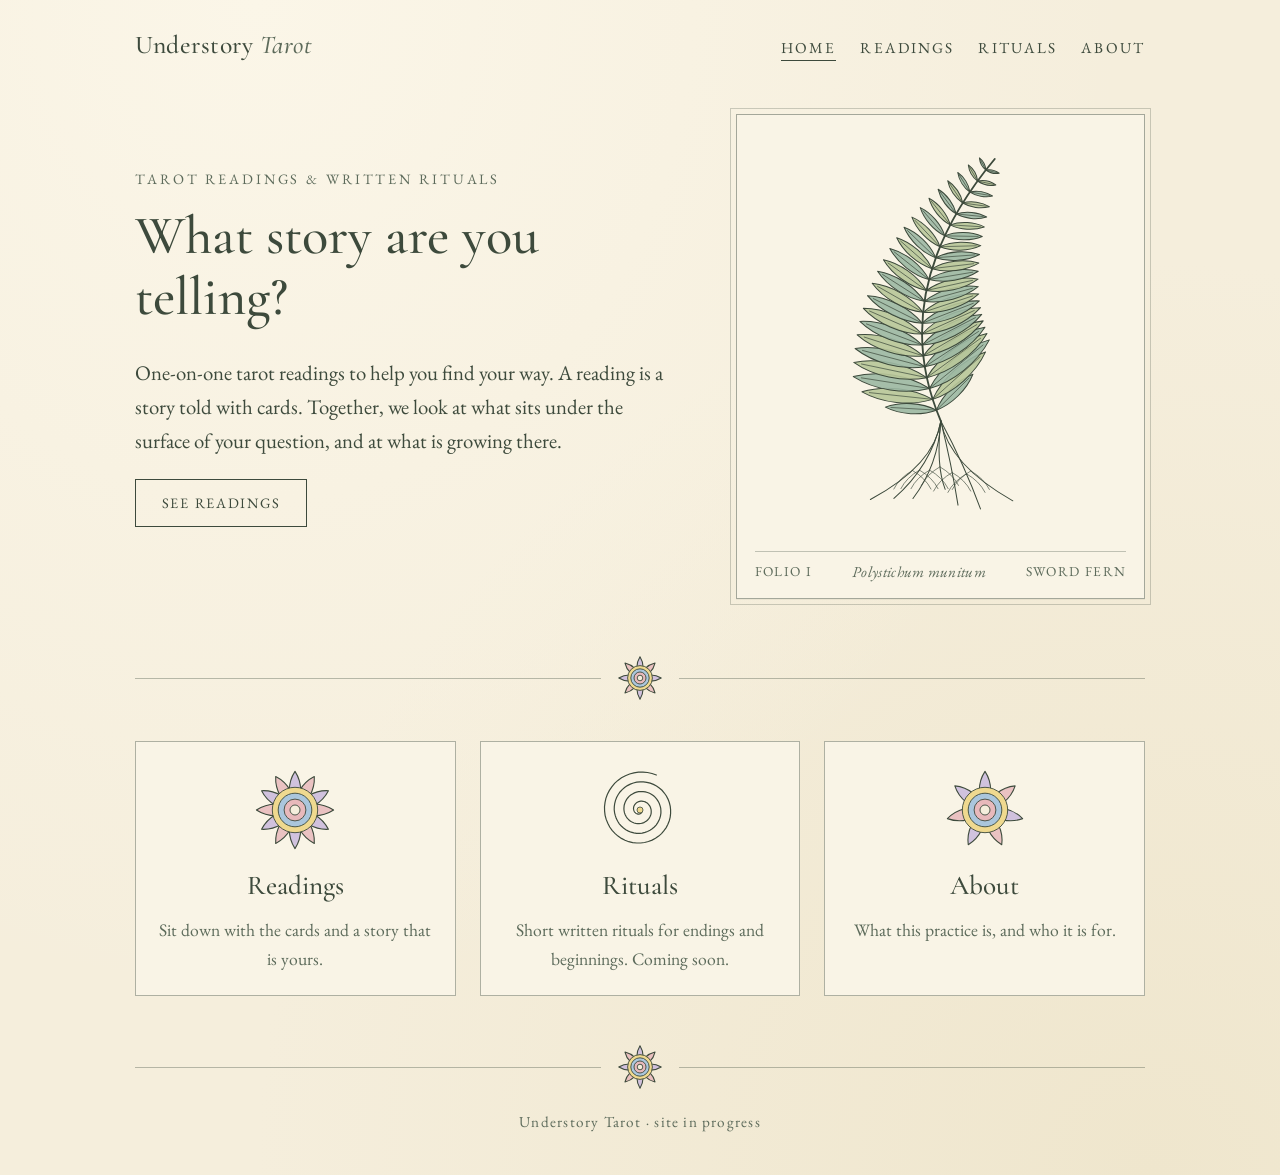
==== commit 890bbccd: "Revise hero section text for clarity and engagement Updated the hero section text to enhance clarity" ====
--- a/index.html
+++ b/index.html
@@ -19,8 +19,8 @@
 <section class="hero">
   <div class="hero-text">
     <p class="eyebrow">Tarot readings &amp; written rituals</p>
-    <h1>What&rsquo;s alive beneath the canopy.</h1>
-    <p class="lead">One-on-one tarot readings for people finding their own way. A reading is a story told with cards: we look at what sits under the surface of your question, and at what is already growing there.</p>
+    <h1>What story are you telling?</h1>
+    <p class="lead">One-on-one tarot readings to help you find your way. A reading is a story told with cards. Together, we look at what sits under the surface of your question, and at what is growing there.</p>
     <p><a class="button" href="readings.html">See readings</a></p>
   </div>
   <figure class="folio"><svg viewBox="0 20 400 440" role="img" aria-label="Sketch of a sword fern with its roots" xmlns="http://www.w3.org/2000/svg"><g transform="translate(195.3 318.3) rotate(-86.6)"><path d="M0 0 C7.2 -16.5 7.2 -38.6 0 -55.1 C-7.2 -38.6 -7.2 -16.5 0 0Z" fill="#9db8a4" fill-opacity="0.9" stroke="#3d4a3c" stroke-width="1.1" stroke-linejoin="round"/><path d="M0 0 L0 -49.6" stroke="#3d4a3c" stroke-width=".7" fill="none"/></g><g transform="translate(195.3 318.3) rotate(45.4)"><path d="M0 0 C7.2 -16.5 7.2 -38.6 0 -55.1 C-7.2 -38.6 -7.2 -16.5 0 0Z" fill="#9db8a4" fill-opacity="0.9" stroke="#3d4a3c" stroke-width="1.1" stroke-linejoin="round"/><path d="M0 0 L0 -49.6" stroke="#3d4a3c" stroke-width=".7" fill="none"/></g><g transform="translate(191.2 306.7) rotate(-83.9)"><path d="M0 0 C9.9 -23.0 9.9 -53.6 0 -76.5 C-9.9 -53.6 -9.9 -23.0 0 0Z" fill="#b9c79a" fill-opacity="0.9" stroke="#3d4a3c" stroke-width="1.1" stroke-linejoin="round"/><path d="M0 0 L0 -68.9" stroke="#3d4a3c" stroke-width=".7" fill="none"/></g><g transform="translate(191.2 306.7) rotate(48.1)"><path d="M0 0 C9.9 -23.0 9.9 -53.6 0 -76.5 C-9.9 -53.6 -9.9 -23.0 0 0Z" fill="#b9c79a" fill-opacity="0.9" stroke="#3d4a3c" stroke-width="1.1" stroke-linejoin="round"/><path d="M0 0 L0 -68.9" stroke="#3d4a3c" stroke-width=".7" fill="none"/></g><g transform="translate(187.8 295.0) rotate(-81.1)"><path d="M0 0 C10.8 -24.9 10.8 -58.1 0 -83.0 C-10.8 -58.1 -10.8 -24.9 0 0Z" fill="#9db8a4" fill-opacity="0.9" stroke="#3d4a3c" stroke-width="1.1" stroke-linejoin="round"/><path d="M0 0 L0 -74.7" stroke="#3d4a3c" stroke-width=".7" fill="none"/></g><g transform="translate(187.8 295.0) rotate(50.9)"><path d="M0 0 C10.8 -24.9 10.8 -58.1 0 -83.0 C-10.8 -58.1 -10.8 -24.9 0 0Z" fill="#9db8a4" fill-opacity="0.9" stroke="#3d4a3c" stroke-width="1.1" stroke-linejoin="round"/><path d="M0 0 L0 -74.7" stroke="#3d4a3c" stroke-width=".7" fill="none"/></g><g transform="translate(184.9 283.3) rotate(-78.2)"><path d="M0 0 C10.4 -24.1 10.4 -56.2 0 -80.3 C-10.4 -56.2 -10.4 -24.1 0 0Z" fill="#b9c79a" fill-opacity="0.9" stroke="#3d4a3c" stroke-width="1.1" stroke-linejoin="round"/><path d="M0 0 L0 -72.2" stroke="#3d4a3c" stroke-width=".7" fill="none"/></g><g transform="translate(184.9 283.3) rotate(53.8)"><path d="M0 0 C10.4 -24.1 10.4 -56.2 0 -80.3 C-10.4 -56.2 -10.4 -24.1 0 0Z" fill="#b9c79a" fill-opacity="0.9" stroke="#3d4a3c" stroke-width="1.1" stroke-linejoin="round"/><path d="M0 0 L0 -72.2" stroke="#3d4a3c" stroke-width=".7" fill="none"/></g><g transform="translate(182.7 271.6) rotate(-75.3)"><path d="M0 0 C10.1 -23.2 10.1 -54.2 0 -77.5 C-10.1 -54.2 -10.1 -23.2 0 0Z" fill="#9db8a4" fill-opacity="0.9" stroke="#3d4a3c" stroke-width="1.1" stroke-linejoin="round"/><path d="M0 0 L0 -69.7" stroke="#3d4a3c" stroke-width=".7" fill="none"/></g><g transform="translate(182.7 271.6) rotate(56.7)"><path d="M0 0 C10.1 -23.2 10.1 -54.2 0 -77.5 C-10.1 -54.2 -10.1 -23.2 0 0Z" fill="#9db8a4" fill-opacity="0.9" stroke="#3d4a3c" stroke-width="1.1" stroke-linejoin="round"/><path d="M0 0 L0 -69.7" stroke="#3d4a3c" stroke-width=".7" fill="none"/></g><g transform="translate(181.1 259.9) rotate(-72.3)"><path d="M0 0 C9.7 -22.4 9.7 -52.3 0 -74.7 C-9.7 -52.3 -9.7 -22.4 0 0Z" fill="#b9c79a" fill-opacity="0.9" stroke="#3d4a3c" stroke-width="1.1" stroke-linejoin="round"/><path d="M0 0 L0 -67.2" stroke="#3d4a3c" stroke-width=".7" fill="none"/></g><g transform="translate(181.1 259.9) rotate(59.7)"><path d="M0 0 C9.7 -22.4 9.7 -52.3 0 -74.7 C-9.7 -52.3 -9.7 -22.4 0 0Z" fill="#b9c79a" fill-opacity="0.9" stroke="#3d4a3c" stroke-width="1.1" stroke-linejoin="round"/><path d="M0 0 L0 -67.2" stroke="#3d4a3c" stroke-width=".7" fill="none"/></g><g transform="translate(180.1 248.2) rotate(-69.3)"><path d="M0 0 C9.3 -21.6 9.3 -50.3 0 -71.9 C-9.3 -50.3 -9.3 -21.6 0 0Z" fill="#9db8a4" fill-opacity="0.9" stroke="#3d4a3c" stroke-width="1.1" stroke-linejoin="round"/><path d="M0 0 L0 -64.7" stroke="#3d4a3c" stroke-width=".7" fill="none"/></g><g transform="translate(180.1 248.2) rotate(62.7)"><path d="M0 0 C9.3 -21.6 9.3 -50.3 0 -71.9 C-9.3 -50.3 -9.3 -21.6 0 0Z" fill="#9db8a4" fill-opacity="0.9" stroke="#3d4a3c" stroke-width="1.1" stroke-linejoin="round"/><path d="M0 0 L0 -64.7" stroke="#3d4a3c" stroke-width=".7" fill="none"/></g><g transform="translate(179.8 236.4) rotate(-66.3)"><path d="M0 0 C9.0 -20.7 9.0 -48.3 0 -69.0 C-9.0 -48.3 -9.0 -20.7 0 0Z" fill="#b9c79a" fill-opacity="0.9" stroke="#3d4a3c" stroke-width="1.1" stroke-linejoin="round"/><path d="M0 0 L0 -62.1" stroke="#3d4a3c" stroke-width=".7" fill="none"/></g><g transform="translate(179.8 236.4) rotate(65.7)"><path d="M0 0 C9.0 -20.7 9.0 -48.3 0 -69.0 C-9.0 -48.3 -9.0 -20.7 0 0Z" fill="#b9c79a" fill-opacity="0.9" stroke="#3d4a3c" stroke-width="1.1" stroke-linejoin="round"/><path d="M0 0 L0 -62.1" stroke="#3d4a3c" stroke-width=".7" fill="none"/></g><g transform="translate(180.0 224.7) rotate(-63.3)"><path d="M0 0 C8.6 -19.8 8.6 -46.2 0 -66.0 C-8.6 -46.2 -8.6 -19.8 0 0Z" fill="#9db8a4" fill-opacity="0.9" stroke="#3d4a3c" stroke-width="1.1" stroke-linejoin="round"/><path d="M0 0 L0 -59.4" stroke="#3d4a3c" stroke-width=".7" fill="none"/></g><g transform="translate(180.0 224.7) rotate(68.7)"><path d="M0 0 C8.6 -19.8 8.6 -46.2 0 -66.0 C-8.6 -46.2 -8.6 -19.8 0 0Z" fill="#9db8a4" fill-opacity="0.9" stroke="#3d4a3c" stroke-width="1.1" stroke-linejoin="round"/><path d="M0 0 L0 -59.4" stroke="#3d4a3c" stroke-width=".7" fill="none"/></g><g transform="translate(180.9 213.0) rotate(-60.3)"><path d="M0 0 C8.2 -18.9 8.2 -44.1 0 -63.1 C-8.2 -44.1 -8.2 -18.9 0 0Z" fill="#b9c79a" fill-opacity="0.9" stroke="#3d4a3c" stroke-width="1.1" stroke-linejoin="round"/><path d="M0 0 L0 -56.8" stroke="#3d4a3c" stroke-width=".7" fill="none"/></g><g transform="translate(180.9 213.0) rotate(71.7)"><path d="M0 0 C8.2 -18.9 8.2 -44.1 0 -63.1 C-8.2 -44.1 -8.2 -18.9 0 0Z" fill="#b9c79a" fill-opacity="0.9" stroke="#3d4a3c" stroke-width="1.1" stroke-linejoin="round"/><path d="M0 0 L0 -56.8" stroke="#3d4a3c" stroke-width=".7" fill="none"/></g><g transform="translate(182.4 201.2) rotate(-57.3)"><path d="M0 0 C7.8 -18.0 7.8 -42.0 0 -60.0 C-7.8 -42.0 -7.8 -18.0 0 0Z" fill="#9db8a4" fill-opacity="0.9" stroke="#3d4a3c" stroke-width="1.1" stroke-linejoin="round"/><path d="M0 0 L0 -54.0" stroke="#3d4a3c" stroke-width=".7" fill="none"/></g><g transform="translate(182.4 201.2) rotate(74.7)"><path d="M0 0 C7.8 -18.0 7.8 -42.0 0 -60.0 C-7.8 -42.0 -7.8 -18.0 0 0Z" fill="#9db8a4" fill-opacity="0.9" stroke="#3d4a3c" stroke-width="1.1" stroke-linejoin="round"/><path d="M0 0 L0 -54.0" stroke="#3d4a3c" stroke-width=".7" fill="none"/></g><g transform="translate(184.5 189.5) rotate(-54.4)"><path d="M0 0 C7.4 -17.1 7.4 -39.9 0 -56.9 C-7.4 -39.9 -7.4 -17.1 0 0Z" fill="#b9c79a" fill-opacity="0.9" stroke="#3d4a3c" stroke-width="1.1" stroke-linejoin="round"/><path d="M0 0 L0 -51.3" stroke="#3d4a3c" stroke-width=".7" fill="none"/></g><g transform="translate(184.5 189.5) rotate(77.6)"><path d="M0 0 C7.4 -17.1 7.4 -39.9 0 -56.9 C-7.4 -39.9 -7.4 -17.1 0 0Z" fill="#b9c79a" fill-opacity="0.9" stroke="#3d4a3c" stroke-width="1.1" stroke-linejoin="round"/><path d="M0 0 L0 -51.3" stroke="#3d4a3c" stroke-width=".7" fill="none"/></g><g transform="translate(187.2 177.7) rotate(-51.5)"><path d="M0 0 C7.0 -16.1 7.0 -37.7 0 -53.8 C-7.0 -37.7 -7.0 -16.1 0 0Z" fill="#9db8a4" fill-opacity="0.9" stroke="#3d4a3c" stroke-width="1.1" stroke-linejoin="round"/><path d="M0 0 L0 -48.4" stroke="#3d4a3c" stroke-width=".7" fill="none"/></g><g transform="translate(187.2 177.7) rotate(80.5)"><path d="M0 0 C7.0 -16.1 7.0 -37.7 0 -53.8 C-7.0 -37.7 -7.0 -16.1 0 0Z" fill="#9db8a4" fill-opacity="0.9" stroke="#3d4a3c" stroke-width="1.1" stroke-linejoin="round"/><path d="M0 0 L0 -48.4" stroke="#3d4a3c" stroke-width=".7" fill="none"/></g><g transform="translate(190.6 166.0) rotate(-48.8)"><path d="M0 0 C6.6 -15.2 6.6 -35.4 0 -50.6 C-6.6 -35.4 -6.6 -15.2 0 0Z" fill="#b9c79a" fill-opacity="0.9" stroke="#3d4a3c" stroke-width="1.1" stroke-linejoin="round"/><path d="M0 0 L0 -45.5" stroke="#3d4a3c" stroke-width=".7" fill="none"/></g><g transform="translate(190.6 166.0) rotate(83.2)"><path d="M0 0 C6.6 -15.2 6.6 -35.4 0 -50.6 C-6.6 -35.4 -6.6 -15.2 0 0Z" fill="#b9c79a" fill-opacity="0.9" stroke="#3d4a3c" stroke-width="1.1" stroke-linejoin="round"/><path d="M0 0 L0 -45.5" stroke="#3d4a3c" stroke-width=".7" fill="none"/></g><g transform="translate(194.5 154.2) rotate(-46.1)"><path d="M0 0 C6.1 -14.2 6.1 -33.1 0 -47.3 C-6.1 -33.1 -6.1 -14.2 0 0Z" fill="#9db8a4" fill-opacity="0.9" stroke="#3d4a3c" stroke-width="1.1" stroke-linejoin="round"/><path d="M0 0 L0 -42.5" stroke="#3d4a3c" stroke-width=".7" fill="none"/></g><g transform="translate(194.5 154.2) rotate(85.9)"><path d="M0 0 C6.1 -14.2 6.1 -33.1 0 -47.3 C-6.1 -33.1 -6.1 -14.2 0 0Z" fill="#9db8a4" fill-opacity="0.9" stroke="#3d4a3c" stroke-width="1.1" stroke-linejoin="round"/><path d="M0 0 L0 -42.5" stroke="#3d4a3c" stroke-width=".7" fill="none"/></g><g transform="translate(199.1 142.4) rotate(-43.5)"><path d="M0 0 C5.7 -13.2 5.7 -30.7 0 -43.9 C-5.7 -30.7 -5.7 -13.2 0 0Z" fill="#b9c79a" fill-opacity="0.9" stroke="#3d4a3c" stroke-width="1.1" stroke-linejoin="round"/><path d="M0 0 L0 -39.5" stroke="#3d4a3c" stroke-width=".7" fill="none"/></g><g transform="translate(199.1 142.4) rotate(88.5)"><path d="M0 0 C5.7 -13.2 5.7 -30.7 0 -43.9 C-5.7 -30.7 -5.7 -13.2 0 0Z" fill="#b9c79a" fill-opacity="0.9" stroke="#3d4a3c" stroke-width="1.1" stroke-linejoin="round"/><path d="M0 0 L0 -39.5" stroke="#3d4a3c" stroke-width=".7" fill="none"/></g><g transform="translate(204.3 130.7) rotate(-41.0)"><path d="M0 0 C5.2 -12.1 5.2 -28.2 0 -40.3 C-5.2 -28.2 -5.2 -12.1 0 0Z" fill="#9db8a4" fill-opacity="0.9" stroke="#3d4a3c" stroke-width="1.1" stroke-linejoin="round"/><path d="M0 0 L0 -36.3" stroke="#3d4a3c" stroke-width=".7" fill="none"/></g><g transform="translate(204.3 130.7) rotate(91.0)"><path d="M0 0 C5.2 -12.1 5.2 -28.2 0 -40.3 C-5.2 -28.2 -5.2 -12.1 0 0Z" fill="#9db8a4" fill-opacity="0.9" stroke="#3d4a3c" stroke-width="1.1" stroke-linejoin="round"/><path d="M0 0 L0 -36.3" stroke="#3d4a3c" stroke-width=".7" fill="none"/></g><g transform="translate(210.1 118.9) rotate(-38.6)"><path d="M0 0 C4.8 -11.0 4.8 -25.7 0 -36.7 C-4.8 -25.7 -4.8 -11.0 0 0Z" fill="#b9c79a" fill-opacity="0.9" stroke="#3d4a3c" stroke-width="1.1" stroke-linejoin="round"/><path d="M0 0 L0 -33.0" stroke="#3d4a3c" stroke-width=".7" fill="none"/></g><g transform="translate(210.1 118.9) rotate(93.4)"><path d="M0 0 C4.8 -11.0 4.8 -25.7 0 -36.7 C-4.8 -25.7 -4.8 -11.0 0 0Z" fill="#b9c79a" fill-opacity="0.9" stroke="#3d4a3c" stroke-width="1.1" stroke-linejoin="round"/><path d="M0 0 L0 -33.0" stroke="#3d4a3c" stroke-width=".7" fill="none"/></g><g transform="translate(216.6 107.1) rotate(-36.3)"><path d="M0 0 C4.3 -9.9 4.3 -23.0 0 -32.9 C-4.3 -23.0 -4.3 -9.9 0 0Z" fill="#9db8a4" fill-opacity="0.9" stroke="#3d4a3c" stroke-width="1.1" stroke-linejoin="round"/><path d="M0 0 L0 -29.6" stroke="#3d4a3c" stroke-width=".7" fill="none"/></g><g transform="translate(216.6 107.1) rotate(95.7)"><path d="M0 0 C4.3 -9.9 4.3 -23.0 0 -32.9 C-4.3 -23.0 -4.3 -9.9 0 0Z" fill="#9db8a4" fill-opacity="0.9" stroke="#3d4a3c" stroke-width="1.1" stroke-linejoin="round"/><path d="M0 0 L0 -29.6" stroke="#3d4a3c" stroke-width=".7" fill="none"/></g><g transform="translate(223.6 95.3) rotate(-34.1)"><path d="M0 0 C3.8 -8.7 3.8 -20.2 0 -28.9 C-3.8 -20.2 -3.8 -8.7 0 0Z" fill="#b9c79a" fill-opacity="0.9" stroke="#3d4a3c" stroke-width="1.1" stroke-linejoin="round"/><path d="M0 0 L0 -26.0" stroke="#3d4a3c" stroke-width=".7" fill="none"/></g><g transform="translate(223.6 95.3) rotate(97.9)"><path d="M0 0 C3.8 -8.7 3.8 -20.2 0 -28.9 C-3.8 -20.2 -3.8 -8.7 0 0Z" fill="#b9c79a" fill-opacity="0.9" stroke="#3d4a3c" stroke-width="1.1" stroke-linejoin="round"/><path d="M0 0 L0 -26.0" stroke="#3d4a3c" stroke-width=".7" fill="none"/></g><g transform="translate(231.3 83.5) rotate(-32.0)"><path d="M0 0 C3.2 -7.4 3.2 -17.3 0 -24.7 C-3.2 -17.3 -3.2 -7.4 0 0Z" fill="#9db8a4" fill-opacity="0.9" stroke="#3d4a3c" stroke-width="1.1" stroke-linejoin="round"/><path d="M0 0 L0 -22.2" stroke="#3d4a3c" stroke-width=".7" fill="none"/></g><g transform="translate(231.3 83.5) rotate(100.0)"><path d="M0 0 C3.2 -7.4 3.2 -17.3 0 -24.7 C-3.2 -17.3 -3.2 -7.4 0 0Z" fill="#9db8a4" fill-opacity="0.9" stroke="#3d4a3c" stroke-width="1.1" stroke-linejoin="round"/><path d="M0 0 L0 -22.2" stroke="#3d4a3c" stroke-width=".7" fill="none"/></g><g transform="translate(239.6 71.7) rotate(-30.0)"><path d="M0 0 C2.6 -6.0 2.6 -14.0 0 -20.0 C-2.6 -14.0 -2.6 -6.0 0 0Z" fill="#b9c79a" fill-opacity="0.9" stroke="#3d4a3c" stroke-width="1.1" stroke-linejoin="round"/><path d="M0 0 L0 -18.0" stroke="#3d4a3c" stroke-width=".7" fill="none"/></g><g transform="translate(239.6 71.7) rotate(102.0)"><path d="M0 0 C2.6 -6.0 2.6 -14.0 0 -20.0 C-2.6 -14.0 -2.6 -6.0 0 0Z" fill="#b9c79a" fill-opacity="0.9" stroke="#3d4a3c" stroke-width="1.1" stroke-linejoin="round"/><path d="M0 0 L0 -18.0" stroke="#3d4a3c" stroke-width=".7" fill="none"/></g><g transform="translate(248.5 59.8) rotate(-28.1)"><path d="M0 0 C1.9 -4.4 1.9 -10.3 0 -14.7 C-1.9 -10.3 -1.9 -4.4 0 0Z" fill="#9db8a4" fill-opacity="0.9" stroke="#3d4a3c" stroke-width="1.1" stroke-linejoin="round"/><path d="M0 0 L0 -13.3" stroke="#3d4a3c" stroke-width=".7" fill="none"/></g><g transform="translate(248.5 59.8) rotate(103.9)"><path d="M0 0 C1.9 -4.4 1.9 -10.3 0 -14.7 C-1.9 -10.3 -1.9 -4.4 0 0Z" fill="#9db8a4" fill-opacity="0.9" stroke="#3d4a3c" stroke-width="1.1" stroke-linejoin="round"/><path d="M0 0 L0 -13.3" stroke="#3d4a3c" stroke-width=".7" fill="none"/></g><path d="M200 330 Q140 190 258 48" fill="none" stroke="#3d4a3c" stroke-width="2" stroke-linecap="round"/><path d="M200.0 330.0 Q193.1 377.5 124.2 414.5" fill="none" stroke="#3d4a3c" stroke-width="1.1" stroke-linecap="round"/><path d="M169.4 383.2 q-14.0 8.0 -20.0 20.0" fill="none" stroke="#3d4a3c" stroke-width=".7" stroke-linecap="round"/><path d="M169.4 383.2 q14.0 8.0 20.0 20.0" fill="none" stroke="#3d4a3c" stroke-width=".7" stroke-linecap="round"/><path d="M200.0 330.0 Q189.9 377.5 149.5 413.3" fill="none" stroke="#3d4a3c" stroke-width="1.1" stroke-linecap="round"/><path d="M177.0 382.8 q-14.0 8.0 -20.0 20.0" fill="none" stroke="#3d4a3c" stroke-width=".7" stroke-linecap="round"/><path d="M177.0 382.8 q14.0 8.0 20.0 20.0" fill="none" stroke="#3d4a3c" stroke-width=".7" stroke-linecap="round"/><path d="M200.0 330.0 Q197.4 377.5 170.0 413.4" fill="none" stroke="#3d4a3c" stroke-width="1.1" stroke-linecap="round"/><path d="M187.9 382.8 q-14.0 8.0 -20.0 20.0" fill="none" stroke="#3d4a3c" stroke-width=".7" stroke-linecap="round"/><path d="M187.9 382.8 q14.0 8.0 20.0 20.0" fill="none" stroke="#3d4a3c" stroke-width=".7" stroke-linecap="round"/><path d="M200.0 330.0 Q194.5 377.5 204.7 403.5" fill="none" stroke="#3d4a3c" stroke-width="1.1" stroke-linecap="round"/><path d="M199.0 379.3 q-14.0 8.0 -20.0 20.0" fill="none" stroke="#3d4a3c" stroke-width=".7" stroke-linecap="round"/><path d="M199.0 379.3 q14.0 8.0 20.0 20.0" fill="none" stroke="#3d4a3c" stroke-width=".7" stroke-linecap="round"/><path d="M200.0 330.0 Q211.7 377.5 218.5 420.5" fill="none" stroke="#3d4a3c" stroke-width="1.1" stroke-linecap="round"/><path d="M212.2 385.4 q-14.0 8.0 -20.0 20.0" fill="none" stroke="#3d4a3c" stroke-width=".7" stroke-linecap="round"/><path d="M212.2 385.4 q14.0 8.0 20.0 20.0" fill="none" stroke="#3d4a3c" stroke-width=".7" stroke-linecap="round"/><path d="M200.0 330.0 Q225.5 377.5 242.7 424.6" fill="none" stroke="#3d4a3c" stroke-width="1.1" stroke-linecap="round"/><path d="M227.6 386.8 q-14.0 8.0 -20.0 20.0" fill="none" stroke="#3d4a3c" stroke-width=".7" stroke-linecap="round"/><path d="M227.6 386.8 q14.0 8.0 20.0 20.0" fill="none" stroke="#3d4a3c" stroke-width=".7" stroke-linecap="round"/><path d="M200.0 330.0 Q209.2 377.5 277.5 415.9" fill="none" stroke="#3d4a3c" stroke-width="1.1" stroke-linecap="round"/><path d="M232.3 383.7 q-14.0 8.0 -20.0 20.0" fill="none" stroke="#3d4a3c" stroke-width=".7" stroke-linecap="round"/><path d="M232.3 383.7 q14.0 8.0 20.0 20.0" fill="none" stroke="#3d4a3c" stroke-width=".7" stroke-linecap="round"/></svg><figcaption><span class="num">Folio I</span><span class="latin">Polystichum munitum</span><span class="common">Sword fern</span></figcaption></figure>
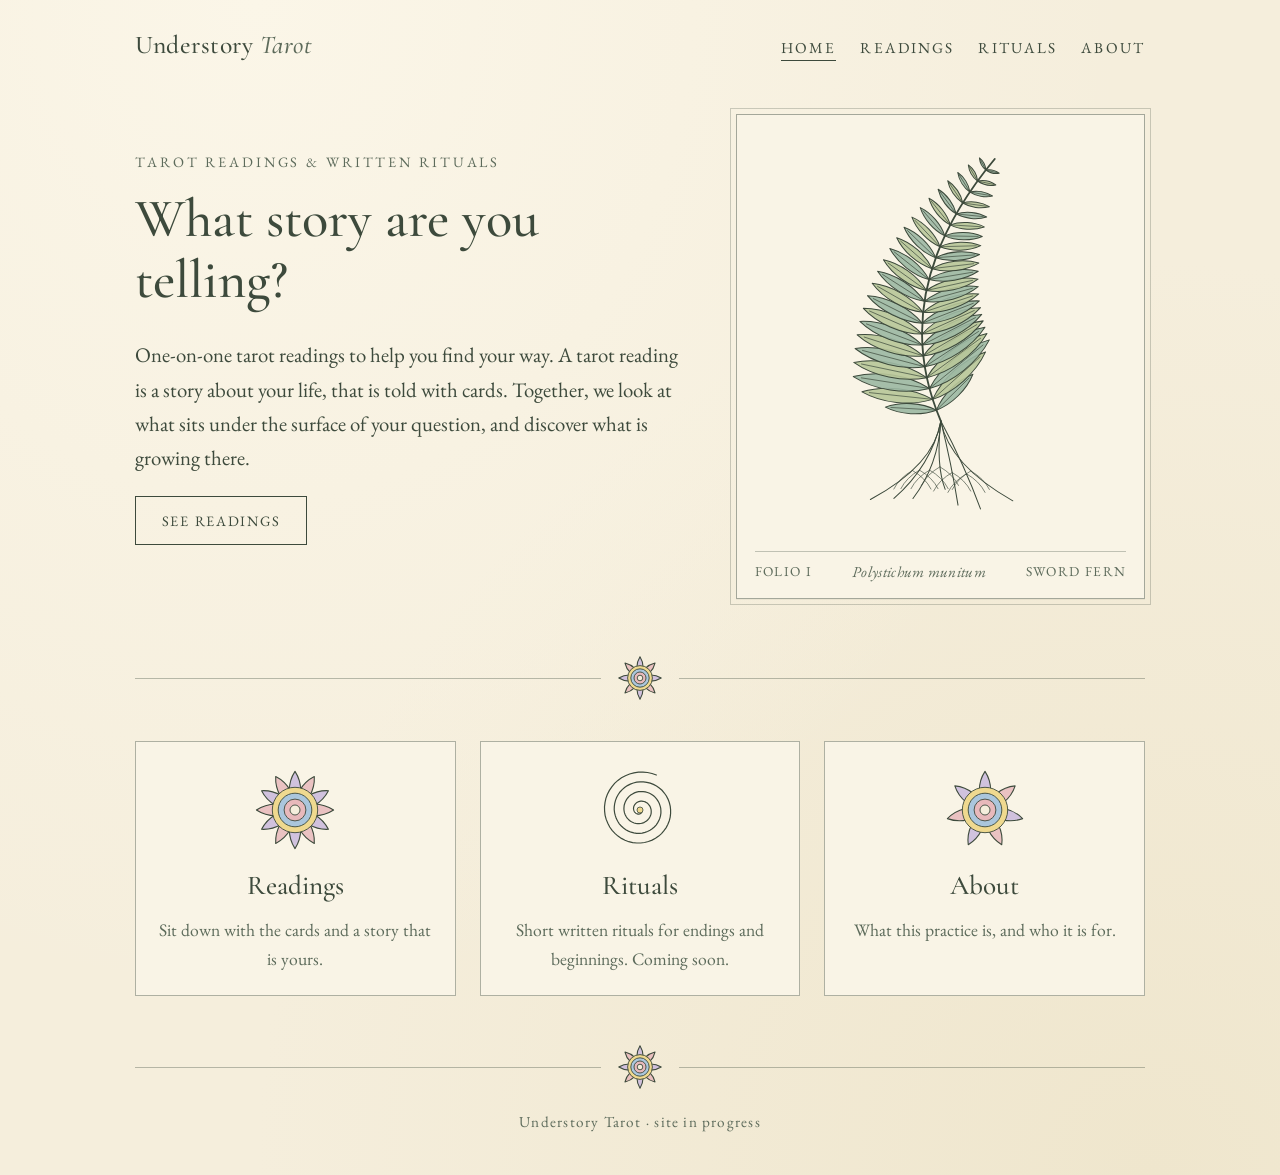
==== commit 390a573e: "Revise lead paragraph for tarot readings section Updated the description of tarot readings for clari" ====
--- a/index.html
+++ b/index.html
@@ -20,7 +20,7 @@
   <div class="hero-text">
     <p class="eyebrow">Tarot readings &amp; written rituals</p>
     <h1>What story are you telling?</h1>
-    <p class="lead">One-on-one tarot readings to help you find your way. A reading is a story told with cards. Together, we look at what sits under the surface of your question, and at what is growing there.</p>
+    <p class="lead">One-on-one tarot readings to help you find your way. A tarot reading is a story about your life, that is told with cards. Together, we look at what sits under the surface of your question, and discover what is growing there.</p>
     <p><a class="button" href="readings.html">See readings</a></p>
   </div>
   <figure class="folio"><svg viewBox="0 20 400 440" role="img" aria-label="Sketch of a sword fern with its roots" xmlns="http://www.w3.org/2000/svg"><g transform="translate(195.3 318.3) rotate(-86.6)"><path d="M0 0 C7.2 -16.5 7.2 -38.6 0 -55.1 C-7.2 -38.6 -7.2 -16.5 0 0Z" fill="#9db8a4" fill-opacity="0.9" stroke="#3d4a3c" stroke-width="1.1" stroke-linejoin="round"/><path d="M0 0 L0 -49.6" stroke="#3d4a3c" stroke-width=".7" fill="none"/></g><g transform="translate(195.3 318.3) rotate(45.4)"><path d="M0 0 C7.2 -16.5 7.2 -38.6 0 -55.1 C-7.2 -38.6 -7.2 -16.5 0 0Z" fill="#9db8a4" fill-opacity="0.9" stroke="#3d4a3c" stroke-width="1.1" stroke-linejoin="round"/><path d="M0 0 L0 -49.6" stroke="#3d4a3c" stroke-width=".7" fill="none"/></g><g transform="translate(191.2 306.7) rotate(-83.9)"><path d="M0 0 C9.9 -23.0 9.9 -53.6 0 -76.5 C-9.9 -53.6 -9.9 -23.0 0 0Z" fill="#b9c79a" fill-opacity="0.9" stroke="#3d4a3c" stroke-width="1.1" stroke-linejoin="round"/><path d="M0 0 L0 -68.9" stroke="#3d4a3c" stroke-width=".7" fill="none"/></g><g transform="translate(191.2 306.7) rotate(48.1)"><path d="M0 0 C9.9 -23.0 9.9 -53.6 0 -76.5 C-9.9 -53.6 -9.9 -23.0 0 0Z" fill="#b9c79a" fill-opacity="0.9" stroke="#3d4a3c" stroke-width="1.1" stroke-linejoin="round"/><path d="M0 0 L0 -68.9" stroke="#3d4a3c" stroke-width=".7" fill="none"/></g><g transform="translate(187.8 295.0) rotate(-81.1)"><path d="M0 0 C10.8 -24.9 10.8 -58.1 0 -83.0 C-10.8 -58.1 -10.8 -24.9 0 0Z" fill="#9db8a4" fill-opacity="0.9" stroke="#3d4a3c" stroke-width="1.1" stroke-linejoin="round"/><path d="M0 0 L0 -74.7" stroke="#3d4a3c" stroke-width=".7" fill="none"/></g><g transform="translate(187.8 295.0) rotate(50.9)"><path d="M0 0 C10.8 -24.9 10.8 -58.1 0 -83.0 C-10.8 -58.1 -10.8 -24.9 0 0Z" fill="#9db8a4" fill-opacity="0.9" stroke="#3d4a3c" stroke-width="1.1" stroke-linejoin="round"/><path d="M0 0 L0 -74.7" stroke="#3d4a3c" stroke-width=".7" fill="none"/></g><g transform="translate(184.9 283.3) rotate(-78.2)"><path d="M0 0 C10.4 -24.1 10.4 -56.2 0 -80.3 C-10.4 -56.2 -10.4 -24.1 0 0Z" fill="#b9c79a" fill-opacity="0.9" stroke="#3d4a3c" stroke-width="1.1" stroke-linejoin="round"/><path d="M0 0 L0 -72.2" stroke="#3d4a3c" stroke-width=".7" fill="none"/></g><g transform="translate(184.9 283.3) rotate(53.8)"><path d="M0 0 C10.4 -24.1 10.4 -56.2 0 -80.3 C-10.4 -56.2 -10.4 -24.1 0 0Z" fill="#b9c79a" fill-opacity="0.9" stroke="#3d4a3c" stroke-width="1.1" stroke-linejoin="round"/><path d="M0 0 L0 -72.2" stroke="#3d4a3c" stroke-width=".7" fill="none"/></g><g transform="translate(182.7 271.6) rotate(-75.3)"><path d="M0 0 C10.1 -23.2 10.1 -54.2 0 -77.5 C-10.1 -54.2 -10.1 -23.2 0 0Z" fill="#9db8a4" fill-opacity="0.9" stroke="#3d4a3c" stroke-width="1.1" stroke-linejoin="round"/><path d="M0 0 L0 -69.7" stroke="#3d4a3c" stroke-width=".7" fill="none"/></g><g transform="translate(182.7 271.6) rotate(56.7)"><path d="M0 0 C10.1 -23.2 10.1 -54.2 0 -77.5 C-10.1 -54.2 -10.1 -23.2 0 0Z" fill="#9db8a4" fill-opacity="0.9" stroke="#3d4a3c" stroke-width="1.1" stroke-linejoin="round"/><path d="M0 0 L0 -69.7" stroke="#3d4a3c" stroke-width=".7" fill="none"/></g><g transform="translate(181.1 259.9) rotate(-72.3)"><path d="M0 0 C9.7 -22.4 9.7 -52.3 0 -74.7 C-9.7 -52.3 -9.7 -22.4 0 0Z" fill="#b9c79a" fill-opacity="0.9" stroke="#3d4a3c" stroke-width="1.1" stroke-linejoin="round"/><path d="M0 0 L0 -67.2" stroke="#3d4a3c" stroke-width=".7" fill="none"/></g><g transform="translate(181.1 259.9) rotate(59.7)"><path d="M0 0 C9.7 -22.4 9.7 -52.3 0 -74.7 C-9.7 -52.3 -9.7 -22.4 0 0Z" fill="#b9c79a" fill-opacity="0.9" stroke="#3d4a3c" stroke-width="1.1" stroke-linejoin="round"/><path d="M0 0 L0 -67.2" stroke="#3d4a3c" stroke-width=".7" fill="none"/></g><g transform="translate(180.1 248.2) rotate(-69.3)"><path d="M0 0 C9.3 -21.6 9.3 -50.3 0 -71.9 C-9.3 -50.3 -9.3 -21.6 0 0Z" fill="#9db8a4" fill-opacity="0.9" stroke="#3d4a3c" stroke-width="1.1" stroke-linejoin="round"/><path d="M0 0 L0 -64.7" stroke="#3d4a3c" stroke-width=".7" fill="none"/></g><g transform="translate(180.1 248.2) rotate(62.7)"><path d="M0 0 C9.3 -21.6 9.3 -50.3 0 -71.9 C-9.3 -50.3 -9.3 -21.6 0 0Z" fill="#9db8a4" fill-opacity="0.9" stroke="#3d4a3c" stroke-width="1.1" stroke-linejoin="round"/><path d="M0 0 L0 -64.7" stroke="#3d4a3c" stroke-width=".7" fill="none"/></g><g transform="translate(179.8 236.4) rotate(-66.3)"><path d="M0 0 C9.0 -20.7 9.0 -48.3 0 -69.0 C-9.0 -48.3 -9.0 -20.7 0 0Z" fill="#b9c79a" fill-opacity="0.9" stroke="#3d4a3c" stroke-width="1.1" stroke-linejoin="round"/><path d="M0 0 L0 -62.1" stroke="#3d4a3c" stroke-width=".7" fill="none"/></g><g transform="translate(179.8 236.4) rotate(65.7)"><path d="M0 0 C9.0 -20.7 9.0 -48.3 0 -69.0 C-9.0 -48.3 -9.0 -20.7 0 0Z" fill="#b9c79a" fill-opacity="0.9" stroke="#3d4a3c" stroke-width="1.1" stroke-linejoin="round"/><path d="M0 0 L0 -62.1" stroke="#3d4a3c" stroke-width=".7" fill="none"/></g><g transform="translate(180.0 224.7) rotate(-63.3)"><path d="M0 0 C8.6 -19.8 8.6 -46.2 0 -66.0 C-8.6 -46.2 -8.6 -19.8 0 0Z" fill="#9db8a4" fill-opacity="0.9" stroke="#3d4a3c" stroke-width="1.1" stroke-linejoin="round"/><path d="M0 0 L0 -59.4" stroke="#3d4a3c" stroke-width=".7" fill="none"/></g><g transform="translate(180.0 224.7) rotate(68.7)"><path d="M0 0 C8.6 -19.8 8.6 -46.2 0 -66.0 C-8.6 -46.2 -8.6 -19.8 0 0Z" fill="#9db8a4" fill-opacity="0.9" stroke="#3d4a3c" stroke-width="1.1" stroke-linejoin="round"/><path d="M0 0 L0 -59.4" stroke="#3d4a3c" stroke-width=".7" fill="none"/></g><g transform="translate(180.9 213.0) rotate(-60.3)"><path d="M0 0 C8.2 -18.9 8.2 -44.1 0 -63.1 C-8.2 -44.1 -8.2 -18.9 0 0Z" fill="#b9c79a" fill-opacity="0.9" stroke="#3d4a3c" stroke-width="1.1" stroke-linejoin="round"/><path d="M0 0 L0 -56.8" stroke="#3d4a3c" stroke-width=".7" fill="none"/></g><g transform="translate(180.9 213.0) rotate(71.7)"><path d="M0 0 C8.2 -18.9 8.2 -44.1 0 -63.1 C-8.2 -44.1 -8.2 -18.9 0 0Z" fill="#b9c79a" fill-opacity="0.9" stroke="#3d4a3c" stroke-width="1.1" stroke-linejoin="round"/><path d="M0 0 L0 -56.8" stroke="#3d4a3c" stroke-width=".7" fill="none"/></g><g transform="translate(182.4 201.2) rotate(-57.3)"><path d="M0 0 C7.8 -18.0 7.8 -42.0 0 -60.0 C-7.8 -42.0 -7.8 -18.0 0 0Z" fill="#9db8a4" fill-opacity="0.9" stroke="#3d4a3c" stroke-width="1.1" stroke-linejoin="round"/><path d="M0 0 L0 -54.0" stroke="#3d4a3c" stroke-width=".7" fill="none"/></g><g transform="translate(182.4 201.2) rotate(74.7)"><path d="M0 0 C7.8 -18.0 7.8 -42.0 0 -60.0 C-7.8 -42.0 -7.8 -18.0 0 0Z" fill="#9db8a4" fill-opacity="0.9" stroke="#3d4a3c" stroke-width="1.1" stroke-linejoin="round"/><path d="M0 0 L0 -54.0" stroke="#3d4a3c" stroke-width=".7" fill="none"/></g><g transform="translate(184.5 189.5) rotate(-54.4)"><path d="M0 0 C7.4 -17.1 7.4 -39.9 0 -56.9 C-7.4 -39.9 -7.4 -17.1 0 0Z" fill="#b9c79a" fill-opacity="0.9" stroke="#3d4a3c" stroke-width="1.1" stroke-linejoin="round"/><path d="M0 0 L0 -51.3" stroke="#3d4a3c" stroke-width=".7" fill="none"/></g><g transform="translate(184.5 189.5) rotate(77.6)"><path d="M0 0 C7.4 -17.1 7.4 -39.9 0 -56.9 C-7.4 -39.9 -7.4 -17.1 0 0Z" fill="#b9c79a" fill-opacity="0.9" stroke="#3d4a3c" stroke-width="1.1" stroke-linejoin="round"/><path d="M0 0 L0 -51.3" stroke="#3d4a3c" stroke-width=".7" fill="none"/></g><g transform="translate(187.2 177.7) rotate(-51.5)"><path d="M0 0 C7.0 -16.1 7.0 -37.7 0 -53.8 C-7.0 -37.7 -7.0 -16.1 0 0Z" fill="#9db8a4" fill-opacity="0.9" stroke="#3d4a3c" stroke-width="1.1" stroke-linejoin="round"/><path d="M0 0 L0 -48.4" stroke="#3d4a3c" stroke-width=".7" fill="none"/></g><g transform="translate(187.2 177.7) rotate(80.5)"><path d="M0 0 C7.0 -16.1 7.0 -37.7 0 -53.8 C-7.0 -37.7 -7.0 -16.1 0 0Z" fill="#9db8a4" fill-opacity="0.9" stroke="#3d4a3c" stroke-width="1.1" stroke-linejoin="round"/><path d="M0 0 L0 -48.4" stroke="#3d4a3c" stroke-width=".7" fill="none"/></g><g transform="translate(190.6 166.0) rotate(-48.8)"><path d="M0 0 C6.6 -15.2 6.6 -35.4 0 -50.6 C-6.6 -35.4 -6.6 -15.2 0 0Z" fill="#b9c79a" fill-opacity="0.9" stroke="#3d4a3c" stroke-width="1.1" stroke-linejoin="round"/><path d="M0 0 L0 -45.5" stroke="#3d4a3c" stroke-width=".7" fill="none"/></g><g transform="translate(190.6 166.0) rotate(83.2)"><path d="M0 0 C6.6 -15.2 6.6 -35.4 0 -50.6 C-6.6 -35.4 -6.6 -15.2 0 0Z" fill="#b9c79a" fill-opacity="0.9" stroke="#3d4a3c" stroke-width="1.1" stroke-linejoin="round"/><path d="M0 0 L0 -45.5" stroke="#3d4a3c" stroke-width=".7" fill="none"/></g><g transform="translate(194.5 154.2) rotate(-46.1)"><path d="M0 0 C6.1 -14.2 6.1 -33.1 0 -47.3 C-6.1 -33.1 -6.1 -14.2 0 0Z" fill="#9db8a4" fill-opacity="0.9" stroke="#3d4a3c" stroke-width="1.1" stroke-linejoin="round"/><path d="M0 0 L0 -42.5" stroke="#3d4a3c" stroke-width=".7" fill="none"/></g><g transform="translate(194.5 154.2) rotate(85.9)"><path d="M0 0 C6.1 -14.2 6.1 -33.1 0 -47.3 C-6.1 -33.1 -6.1 -14.2 0 0Z" fill="#9db8a4" fill-opacity="0.9" stroke="#3d4a3c" stroke-width="1.1" stroke-linejoin="round"/><path d="M0 0 L0 -42.5" stroke="#3d4a3c" stroke-width=".7" fill="none"/></g><g transform="translate(199.1 142.4) rotate(-43.5)"><path d="M0 0 C5.7 -13.2 5.7 -30.7 0 -43.9 C-5.7 -30.7 -5.7 -13.2 0 0Z" fill="#b9c79a" fill-opacity="0.9" stroke="#3d4a3c" stroke-width="1.1" stroke-linejoin="round"/><path d="M0 0 L0 -39.5" stroke="#3d4a3c" stroke-width=".7" fill="none"/></g><g transform="translate(199.1 142.4) rotate(88.5)"><path d="M0 0 C5.7 -13.2 5.7 -30.7 0 -43.9 C-5.7 -30.7 -5.7 -13.2 0 0Z" fill="#b9c79a" fill-opacity="0.9" stroke="#3d4a3c" stroke-width="1.1" stroke-linejoin="round"/><path d="M0 0 L0 -39.5" stroke="#3d4a3c" stroke-width=".7" fill="none"/></g><g transform="translate(204.3 130.7) rotate(-41.0)"><path d="M0 0 C5.2 -12.1 5.2 -28.2 0 -40.3 C-5.2 -28.2 -5.2 -12.1 0 0Z" fill="#9db8a4" fill-opacity="0.9" stroke="#3d4a3c" stroke-width="1.1" stroke-linejoin="round"/><path d="M0 0 L0 -36.3" stroke="#3d4a3c" stroke-width=".7" fill="none"/></g><g transform="translate(204.3 130.7) rotate(91.0)"><path d="M0 0 C5.2 -12.1 5.2 -28.2 0 -40.3 C-5.2 -28.2 -5.2 -12.1 0 0Z" fill="#9db8a4" fill-opacity="0.9" stroke="#3d4a3c" stroke-width="1.1" stroke-linejoin="round"/><path d="M0 0 L0 -36.3" stroke="#3d4a3c" stroke-width=".7" fill="none"/></g><g transform="translate(210.1 118.9) rotate(-38.6)"><path d="M0 0 C4.8 -11.0 4.8 -25.7 0 -36.7 C-4.8 -25.7 -4.8 -11.0 0 0Z" fill="#b9c79a" fill-opacity="0.9" stroke="#3d4a3c" stroke-width="1.1" stroke-linejoin="round"/><path d="M0 0 L0 -33.0" stroke="#3d4a3c" stroke-width=".7" fill="none"/></g><g transform="translate(210.1 118.9) rotate(93.4)"><path d="M0 0 C4.8 -11.0 4.8 -25.7 0 -36.7 C-4.8 -25.7 -4.8 -11.0 0 0Z" fill="#b9c79a" fill-opacity="0.9" stroke="#3d4a3c" stroke-width="1.1" stroke-linejoin="round"/><path d="M0 0 L0 -33.0" stroke="#3d4a3c" stroke-width=".7" fill="none"/></g><g transform="translate(216.6 107.1) rotate(-36.3)"><path d="M0 0 C4.3 -9.9 4.3 -23.0 0 -32.9 C-4.3 -23.0 -4.3 -9.9 0 0Z" fill="#9db8a4" fill-opacity="0.9" stroke="#3d4a3c" stroke-width="1.1" stroke-linejoin="round"/><path d="M0 0 L0 -29.6" stroke="#3d4a3c" stroke-width=".7" fill="none"/></g><g transform="translate(216.6 107.1) rotate(95.7)"><path d="M0 0 C4.3 -9.9 4.3 -23.0 0 -32.9 C-4.3 -23.0 -4.3 -9.9 0 0Z" fill="#9db8a4" fill-opacity="0.9" stroke="#3d4a3c" stroke-width="1.1" stroke-linejoin="round"/><path d="M0 0 L0 -29.6" stroke="#3d4a3c" stroke-width=".7" fill="none"/></g><g transform="translate(223.6 95.3) rotate(-34.1)"><path d="M0 0 C3.8 -8.7 3.8 -20.2 0 -28.9 C-3.8 -20.2 -3.8 -8.7 0 0Z" fill="#b9c79a" fill-opacity="0.9" stroke="#3d4a3c" stroke-width="1.1" stroke-linejoin="round"/><path d="M0 0 L0 -26.0" stroke="#3d4a3c" stroke-width=".7" fill="none"/></g><g transform="translate(223.6 95.3) rotate(97.9)"><path d="M0 0 C3.8 -8.7 3.8 -20.2 0 -28.9 C-3.8 -20.2 -3.8 -8.7 0 0Z" fill="#b9c79a" fill-opacity="0.9" stroke="#3d4a3c" stroke-width="1.1" stroke-linejoin="round"/><path d="M0 0 L0 -26.0" stroke="#3d4a3c" stroke-width=".7" fill="none"/></g><g transform="translate(231.3 83.5) rotate(-32.0)"><path d="M0 0 C3.2 -7.4 3.2 -17.3 0 -24.7 C-3.2 -17.3 -3.2 -7.4 0 0Z" fill="#9db8a4" fill-opacity="0.9" stroke="#3d4a3c" stroke-width="1.1" stroke-linejoin="round"/><path d="M0 0 L0 -22.2" stroke="#3d4a3c" stroke-width=".7" fill="none"/></g><g transform="translate(231.3 83.5) rotate(100.0)"><path d="M0 0 C3.2 -7.4 3.2 -17.3 0 -24.7 C-3.2 -17.3 -3.2 -7.4 0 0Z" fill="#9db8a4" fill-opacity="0.9" stroke="#3d4a3c" stroke-width="1.1" stroke-linejoin="round"/><path d="M0 0 L0 -22.2" stroke="#3d4a3c" stroke-width=".7" fill="none"/></g><g transform="translate(239.6 71.7) rotate(-30.0)"><path d="M0 0 C2.6 -6.0 2.6 -14.0 0 -20.0 C-2.6 -14.0 -2.6 -6.0 0 0Z" fill="#b9c79a" fill-opacity="0.9" stroke="#3d4a3c" stroke-width="1.1" stroke-linejoin="round"/><path d="M0 0 L0 -18.0" stroke="#3d4a3c" stroke-width=".7" fill="none"/></g><g transform="translate(239.6 71.7) rotate(102.0)"><path d="M0 0 C2.6 -6.0 2.6 -14.0 0 -20.0 C-2.6 -14.0 -2.6 -6.0 0 0Z" fill="#b9c79a" fill-opacity="0.9" stroke="#3d4a3c" stroke-width="1.1" stroke-linejoin="round"/><path d="M0 0 L0 -18.0" stroke="#3d4a3c" stroke-width=".7" fill="none"/></g><g transform="translate(248.5 59.8) rotate(-28.1)"><path d="M0 0 C1.9 -4.4 1.9 -10.3 0 -14.7 C-1.9 -10.3 -1.9 -4.4 0 0Z" fill="#9db8a4" fill-opacity="0.9" stroke="#3d4a3c" stroke-width="1.1" stroke-linejoin="round"/><path d="M0 0 L0 -13.3" stroke="#3d4a3c" stroke-width=".7" fill="none"/></g><g transform="translate(248.5 59.8) rotate(103.9)"><path d="M0 0 C1.9 -4.4 1.9 -10.3 0 -14.7 C-1.9 -10.3 -1.9 -4.4 0 0Z" fill="#9db8a4" fill-opacity="0.9" stroke="#3d4a3c" stroke-width="1.1" stroke-linejoin="round"/><path d="M0 0 L0 -13.3" stroke="#3d4a3c" stroke-width=".7" fill="none"/></g><path d="M200 330 Q140 190 258 48" fill="none" stroke="#3d4a3c" stroke-width="2" stroke-linecap="round"/><path d="M200.0 330.0 Q193.1 377.5 124.2 414.5" fill="none" stroke="#3d4a3c" stroke-width="1.1" stroke-linecap="round"/><path d="M169.4 383.2 q-14.0 8.0 -20.0 20.0" fill="none" stroke="#3d4a3c" stroke-width=".7" stroke-linecap="round"/><path d="M169.4 383.2 q14.0 8.0 20.0 20.0" fill="none" stroke="#3d4a3c" stroke-width=".7" stroke-linecap="round"/><path d="M200.0 330.0 Q189.9 377.5 149.5 413.3" fill="none" stroke="#3d4a3c" stroke-width="1.1" stroke-linecap="round"/><path d="M177.0 382.8 q-14.0 8.0 -20.0 20.0" fill="none" stroke="#3d4a3c" stroke-width=".7" stroke-linecap="round"/><path d="M177.0 382.8 q14.0 8.0 20.0 20.0" fill="none" stroke="#3d4a3c" stroke-width=".7" stroke-linecap="round"/><path d="M200.0 330.0 Q197.4 377.5 170.0 413.4" fill="none" stroke="#3d4a3c" stroke-width="1.1" stroke-linecap="round"/><path d="M187.9 382.8 q-14.0 8.0 -20.0 20.0" fill="none" stroke="#3d4a3c" stroke-width=".7" stroke-linecap="round"/><path d="M187.9 382.8 q14.0 8.0 20.0 20.0" fill="none" stroke="#3d4a3c" stroke-width=".7" stroke-linecap="round"/><path d="M200.0 330.0 Q194.5 377.5 204.7 403.5" fill="none" stroke="#3d4a3c" stroke-width="1.1" stroke-linecap="round"/><path d="M199.0 379.3 q-14.0 8.0 -20.0 20.0" fill="none" stroke="#3d4a3c" stroke-width=".7" stroke-linecap="round"/><path d="M199.0 379.3 q14.0 8.0 20.0 20.0" fill="none" stroke="#3d4a3c" stroke-width=".7" stroke-linecap="round"/><path d="M200.0 330.0 Q211.7 377.5 218.5 420.5" fill="none" stroke="#3d4a3c" stroke-width="1.1" stroke-linecap="round"/><path d="M212.2 385.4 q-14.0 8.0 -20.0 20.0" fill="none" stroke="#3d4a3c" stroke-width=".7" stroke-linecap="round"/><path d="M212.2 385.4 q14.0 8.0 20.0 20.0" fill="none" stroke="#3d4a3c" stroke-width=".7" stroke-linecap="round"/><path d="M200.0 330.0 Q225.5 377.5 242.7 424.6" fill="none" stroke="#3d4a3c" stroke-width="1.1" stroke-linecap="round"/><path d="M227.6 386.8 q-14.0 8.0 -20.0 20.0" fill="none" stroke="#3d4a3c" stroke-width=".7" stroke-linecap="round"/><path d="M227.6 386.8 q14.0 8.0 20.0 20.0" fill="none" stroke="#3d4a3c" stroke-width=".7" stroke-linecap="round"/><path d="M200.0 330.0 Q209.2 377.5 277.5 415.9" fill="none" stroke="#3d4a3c" stroke-width="1.1" stroke-linecap="round"/><path d="M232.3 383.7 q-14.0 8.0 -20.0 20.0" fill="none" stroke="#3d4a3c" stroke-width=".7" stroke-linecap="round"/><path d="M232.3 383.7 q14.0 8.0 20.0 20.0" fill="none" stroke="#3d4a3c" stroke-width=".7" stroke-linecap="round"/></svg><figcaption><span class="num">Folio I</span><span class="latin">Polystichum munitum</span><span class="common">Sword fern</span></figcaption></figure>
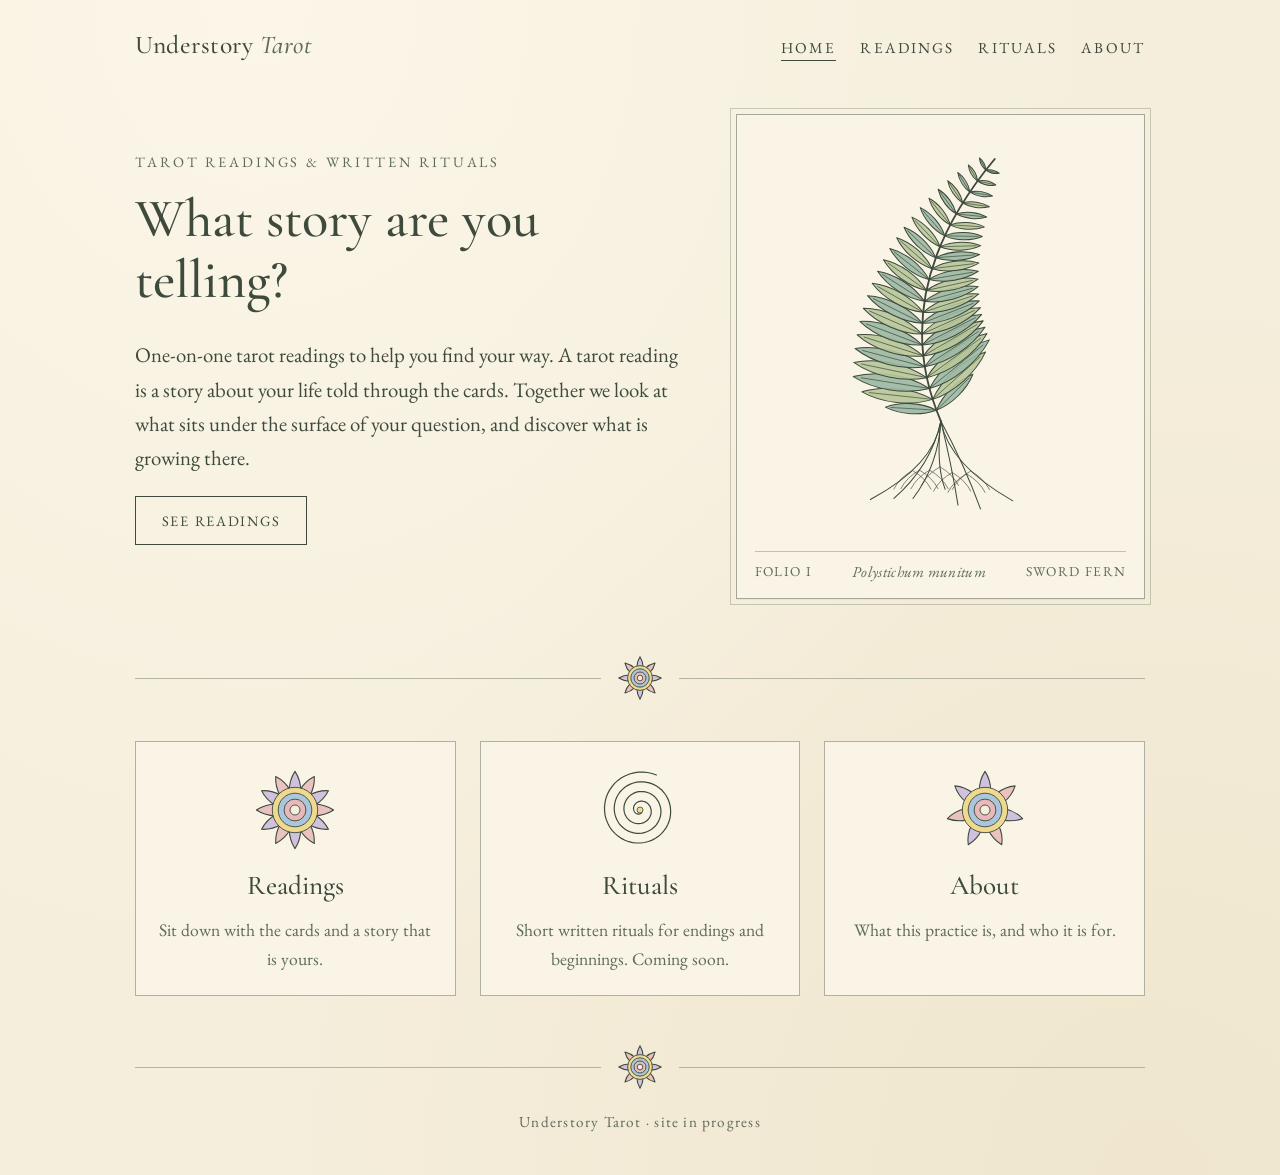
==== commit c7d2f0df: "Update index.html" ====
--- a/index.html
+++ b/index.html
@@ -20,7 +20,7 @@
   <div class="hero-text">
     <p class="eyebrow">Tarot readings &amp; written rituals</p>
     <h1>What story are you telling?</h1>
-    <p class="lead">One-on-one tarot readings to help you find your way. A tarot reading is a story about your life, that is told with cards. Together, we look at what sits under the surface of your question, and discover what is growing there.</p>
+    <p class="lead">One-on-one tarot readings to help you find your way. A tarot reading is a story about your life told through the cards. Together we look at what sits under the surface of your question, and discover what is growing there.</p>
     <p><a class="button" href="readings.html">See readings</a></p>
   </div>
   <figure class="folio"><svg viewBox="0 20 400 440" role="img" aria-label="Sketch of a sword fern with its roots" xmlns="http://www.w3.org/2000/svg"><g transform="translate(195.3 318.3) rotate(-86.6)"><path d="M0 0 C7.2 -16.5 7.2 -38.6 0 -55.1 C-7.2 -38.6 -7.2 -16.5 0 0Z" fill="#9db8a4" fill-opacity="0.9" stroke="#3d4a3c" stroke-width="1.1" stroke-linejoin="round"/><path d="M0 0 L0 -49.6" stroke="#3d4a3c" stroke-width=".7" fill="none"/></g><g transform="translate(195.3 318.3) rotate(45.4)"><path d="M0 0 C7.2 -16.5 7.2 -38.6 0 -55.1 C-7.2 -38.6 -7.2 -16.5 0 0Z" fill="#9db8a4" fill-opacity="0.9" stroke="#3d4a3c" stroke-width="1.1" stroke-linejoin="round"/><path d="M0 0 L0 -49.6" stroke="#3d4a3c" stroke-width=".7" fill="none"/></g><g transform="translate(191.2 306.7) rotate(-83.9)"><path d="M0 0 C9.9 -23.0 9.9 -53.6 0 -76.5 C-9.9 -53.6 -9.9 -23.0 0 0Z" fill="#b9c79a" fill-opacity="0.9" stroke="#3d4a3c" stroke-width="1.1" stroke-linejoin="round"/><path d="M0 0 L0 -68.9" stroke="#3d4a3c" stroke-width=".7" fill="none"/></g><g transform="translate(191.2 306.7) rotate(48.1)"><path d="M0 0 C9.9 -23.0 9.9 -53.6 0 -76.5 C-9.9 -53.6 -9.9 -23.0 0 0Z" fill="#b9c79a" fill-opacity="0.9" stroke="#3d4a3c" stroke-width="1.1" stroke-linejoin="round"/><path d="M0 0 L0 -68.9" stroke="#3d4a3c" stroke-width=".7" fill="none"/></g><g transform="translate(187.8 295.0) rotate(-81.1)"><path d="M0 0 C10.8 -24.9 10.8 -58.1 0 -83.0 C-10.8 -58.1 -10.8 -24.9 0 0Z" fill="#9db8a4" fill-opacity="0.9" stroke="#3d4a3c" stroke-width="1.1" stroke-linejoin="round"/><path d="M0 0 L0 -74.7" stroke="#3d4a3c" stroke-width=".7" fill="none"/></g><g transform="translate(187.8 295.0) rotate(50.9)"><path d="M0 0 C10.8 -24.9 10.8 -58.1 0 -83.0 C-10.8 -58.1 -10.8 -24.9 0 0Z" fill="#9db8a4" fill-opacity="0.9" stroke="#3d4a3c" stroke-width="1.1" stroke-linejoin="round"/><path d="M0 0 L0 -74.7" stroke="#3d4a3c" stroke-width=".7" fill="none"/></g><g transform="translate(184.9 283.3) rotate(-78.2)"><path d="M0 0 C10.4 -24.1 10.4 -56.2 0 -80.3 C-10.4 -56.2 -10.4 -24.1 0 0Z" fill="#b9c79a" fill-opacity="0.9" stroke="#3d4a3c" stroke-width="1.1" stroke-linejoin="round"/><path d="M0 0 L0 -72.2" stroke="#3d4a3c" stroke-width=".7" fill="none"/></g><g transform="translate(184.9 283.3) rotate(53.8)"><path d="M0 0 C10.4 -24.1 10.4 -56.2 0 -80.3 C-10.4 -56.2 -10.4 -24.1 0 0Z" fill="#b9c79a" fill-opacity="0.9" stroke="#3d4a3c" stroke-width="1.1" stroke-linejoin="round"/><path d="M0 0 L0 -72.2" stroke="#3d4a3c" stroke-width=".7" fill="none"/></g><g transform="translate(182.7 271.6) rotate(-75.3)"><path d="M0 0 C10.1 -23.2 10.1 -54.2 0 -77.5 C-10.1 -54.2 -10.1 -23.2 0 0Z" fill="#9db8a4" fill-opacity="0.9" stroke="#3d4a3c" stroke-width="1.1" stroke-linejoin="round"/><path d="M0 0 L0 -69.7" stroke="#3d4a3c" stroke-width=".7" fill="none"/></g><g transform="translate(182.7 271.6) rotate(56.7)"><path d="M0 0 C10.1 -23.2 10.1 -54.2 0 -77.5 C-10.1 -54.2 -10.1 -23.2 0 0Z" fill="#9db8a4" fill-opacity="0.9" stroke="#3d4a3c" stroke-width="1.1" stroke-linejoin="round"/><path d="M0 0 L0 -69.7" stroke="#3d4a3c" stroke-width=".7" fill="none"/></g><g transform="translate(181.1 259.9) rotate(-72.3)"><path d="M0 0 C9.7 -22.4 9.7 -52.3 0 -74.7 C-9.7 -52.3 -9.7 -22.4 0 0Z" fill="#b9c79a" fill-opacity="0.9" stroke="#3d4a3c" stroke-width="1.1" stroke-linejoin="round"/><path d="M0 0 L0 -67.2" stroke="#3d4a3c" stroke-width=".7" fill="none"/></g><g transform="translate(181.1 259.9) rotate(59.7)"><path d="M0 0 C9.7 -22.4 9.7 -52.3 0 -74.7 C-9.7 -52.3 -9.7 -22.4 0 0Z" fill="#b9c79a" fill-opacity="0.9" stroke="#3d4a3c" stroke-width="1.1" stroke-linejoin="round"/><path d="M0 0 L0 -67.2" stroke="#3d4a3c" stroke-width=".7" fill="none"/></g><g transform="translate(180.1 248.2) rotate(-69.3)"><path d="M0 0 C9.3 -21.6 9.3 -50.3 0 -71.9 C-9.3 -50.3 -9.3 -21.6 0 0Z" fill="#9db8a4" fill-opacity="0.9" stroke="#3d4a3c" stroke-width="1.1" stroke-linejoin="round"/><path d="M0 0 L0 -64.7" stroke="#3d4a3c" stroke-width=".7" fill="none"/></g><g transform="translate(180.1 248.2) rotate(62.7)"><path d="M0 0 C9.3 -21.6 9.3 -50.3 0 -71.9 C-9.3 -50.3 -9.3 -21.6 0 0Z" fill="#9db8a4" fill-opacity="0.9" stroke="#3d4a3c" stroke-width="1.1" stroke-linejoin="round"/><path d="M0 0 L0 -64.7" stroke="#3d4a3c" stroke-width=".7" fill="none"/></g><g transform="translate(179.8 236.4) rotate(-66.3)"><path d="M0 0 C9.0 -20.7 9.0 -48.3 0 -69.0 C-9.0 -48.3 -9.0 -20.7 0 0Z" fill="#b9c79a" fill-opacity="0.9" stroke="#3d4a3c" stroke-width="1.1" stroke-linejoin="round"/><path d="M0 0 L0 -62.1" stroke="#3d4a3c" stroke-width=".7" fill="none"/></g><g transform="translate(179.8 236.4) rotate(65.7)"><path d="M0 0 C9.0 -20.7 9.0 -48.3 0 -69.0 C-9.0 -48.3 -9.0 -20.7 0 0Z" fill="#b9c79a" fill-opacity="0.9" stroke="#3d4a3c" stroke-width="1.1" stroke-linejoin="round"/><path d="M0 0 L0 -62.1" stroke="#3d4a3c" stroke-width=".7" fill="none"/></g><g transform="translate(180.0 224.7) rotate(-63.3)"><path d="M0 0 C8.6 -19.8 8.6 -46.2 0 -66.0 C-8.6 -46.2 -8.6 -19.8 0 0Z" fill="#9db8a4" fill-opacity="0.9" stroke="#3d4a3c" stroke-width="1.1" stroke-linejoin="round"/><path d="M0 0 L0 -59.4" stroke="#3d4a3c" stroke-width=".7" fill="none"/></g><g transform="translate(180.0 224.7) rotate(68.7)"><path d="M0 0 C8.6 -19.8 8.6 -46.2 0 -66.0 C-8.6 -46.2 -8.6 -19.8 0 0Z" fill="#9db8a4" fill-opacity="0.9" stroke="#3d4a3c" stroke-width="1.1" stroke-linejoin="round"/><path d="M0 0 L0 -59.4" stroke="#3d4a3c" stroke-width=".7" fill="none"/></g><g transform="translate(180.9 213.0) rotate(-60.3)"><path d="M0 0 C8.2 -18.9 8.2 -44.1 0 -63.1 C-8.2 -44.1 -8.2 -18.9 0 0Z" fill="#b9c79a" fill-opacity="0.9" stroke="#3d4a3c" stroke-width="1.1" stroke-linejoin="round"/><path d="M0 0 L0 -56.8" stroke="#3d4a3c" stroke-width=".7" fill="none"/></g><g transform="translate(180.9 213.0) rotate(71.7)"><path d="M0 0 C8.2 -18.9 8.2 -44.1 0 -63.1 C-8.2 -44.1 -8.2 -18.9 0 0Z" fill="#b9c79a" fill-opacity="0.9" stroke="#3d4a3c" stroke-width="1.1" stroke-linejoin="round"/><path d="M0 0 L0 -56.8" stroke="#3d4a3c" stroke-width=".7" fill="none"/></g><g transform="translate(182.4 201.2) rotate(-57.3)"><path d="M0 0 C7.8 -18.0 7.8 -42.0 0 -60.0 C-7.8 -42.0 -7.8 -18.0 0 0Z" fill="#9db8a4" fill-opacity="0.9" stroke="#3d4a3c" stroke-width="1.1" stroke-linejoin="round"/><path d="M0 0 L0 -54.0" stroke="#3d4a3c" stroke-width=".7" fill="none"/></g><g transform="translate(182.4 201.2) rotate(74.7)"><path d="M0 0 C7.8 -18.0 7.8 -42.0 0 -60.0 C-7.8 -42.0 -7.8 -18.0 0 0Z" fill="#9db8a4" fill-opacity="0.9" stroke="#3d4a3c" stroke-width="1.1" stroke-linejoin="round"/><path d="M0 0 L0 -54.0" stroke="#3d4a3c" stroke-width=".7" fill="none"/></g><g transform="translate(184.5 189.5) rotate(-54.4)"><path d="M0 0 C7.4 -17.1 7.4 -39.9 0 -56.9 C-7.4 -39.9 -7.4 -17.1 0 0Z" fill="#b9c79a" fill-opacity="0.9" stroke="#3d4a3c" stroke-width="1.1" stroke-linejoin="round"/><path d="M0 0 L0 -51.3" stroke="#3d4a3c" stroke-width=".7" fill="none"/></g><g transform="translate(184.5 189.5) rotate(77.6)"><path d="M0 0 C7.4 -17.1 7.4 -39.9 0 -56.9 C-7.4 -39.9 -7.4 -17.1 0 0Z" fill="#b9c79a" fill-opacity="0.9" stroke="#3d4a3c" stroke-width="1.1" stroke-linejoin="round"/><path d="M0 0 L0 -51.3" stroke="#3d4a3c" stroke-width=".7" fill="none"/></g><g transform="translate(187.2 177.7) rotate(-51.5)"><path d="M0 0 C7.0 -16.1 7.0 -37.7 0 -53.8 C-7.0 -37.7 -7.0 -16.1 0 0Z" fill="#9db8a4" fill-opacity="0.9" stroke="#3d4a3c" stroke-width="1.1" stroke-linejoin="round"/><path d="M0 0 L0 -48.4" stroke="#3d4a3c" stroke-width=".7" fill="none"/></g><g transform="translate(187.2 177.7) rotate(80.5)"><path d="M0 0 C7.0 -16.1 7.0 -37.7 0 -53.8 C-7.0 -37.7 -7.0 -16.1 0 0Z" fill="#9db8a4" fill-opacity="0.9" stroke="#3d4a3c" stroke-width="1.1" stroke-linejoin="round"/><path d="M0 0 L0 -48.4" stroke="#3d4a3c" stroke-width=".7" fill="none"/></g><g transform="translate(190.6 166.0) rotate(-48.8)"><path d="M0 0 C6.6 -15.2 6.6 -35.4 0 -50.6 C-6.6 -35.4 -6.6 -15.2 0 0Z" fill="#b9c79a" fill-opacity="0.9" stroke="#3d4a3c" stroke-width="1.1" stroke-linejoin="round"/><path d="M0 0 L0 -45.5" stroke="#3d4a3c" stroke-width=".7" fill="none"/></g><g transform="translate(190.6 166.0) rotate(83.2)"><path d="M0 0 C6.6 -15.2 6.6 -35.4 0 -50.6 C-6.6 -35.4 -6.6 -15.2 0 0Z" fill="#b9c79a" fill-opacity="0.9" stroke="#3d4a3c" stroke-width="1.1" stroke-linejoin="round"/><path d="M0 0 L0 -45.5" stroke="#3d4a3c" stroke-width=".7" fill="none"/></g><g transform="translate(194.5 154.2) rotate(-46.1)"><path d="M0 0 C6.1 -14.2 6.1 -33.1 0 -47.3 C-6.1 -33.1 -6.1 -14.2 0 0Z" fill="#9db8a4" fill-opacity="0.9" stroke="#3d4a3c" stroke-width="1.1" stroke-linejoin="round"/><path d="M0 0 L0 -42.5" stroke="#3d4a3c" stroke-width=".7" fill="none"/></g><g transform="translate(194.5 154.2) rotate(85.9)"><path d="M0 0 C6.1 -14.2 6.1 -33.1 0 -47.3 C-6.1 -33.1 -6.1 -14.2 0 0Z" fill="#9db8a4" fill-opacity="0.9" stroke="#3d4a3c" stroke-width="1.1" stroke-linejoin="round"/><path d="M0 0 L0 -42.5" stroke="#3d4a3c" stroke-width=".7" fill="none"/></g><g transform="translate(199.1 142.4) rotate(-43.5)"><path d="M0 0 C5.7 -13.2 5.7 -30.7 0 -43.9 C-5.7 -30.7 -5.7 -13.2 0 0Z" fill="#b9c79a" fill-opacity="0.9" stroke="#3d4a3c" stroke-width="1.1" stroke-linejoin="round"/><path d="M0 0 L0 -39.5" stroke="#3d4a3c" stroke-width=".7" fill="none"/></g><g transform="translate(199.1 142.4) rotate(88.5)"><path d="M0 0 C5.7 -13.2 5.7 -30.7 0 -43.9 C-5.7 -30.7 -5.7 -13.2 0 0Z" fill="#b9c79a" fill-opacity="0.9" stroke="#3d4a3c" stroke-width="1.1" stroke-linejoin="round"/><path d="M0 0 L0 -39.5" stroke="#3d4a3c" stroke-width=".7" fill="none"/></g><g transform="translate(204.3 130.7) rotate(-41.0)"><path d="M0 0 C5.2 -12.1 5.2 -28.2 0 -40.3 C-5.2 -28.2 -5.2 -12.1 0 0Z" fill="#9db8a4" fill-opacity="0.9" stroke="#3d4a3c" stroke-width="1.1" stroke-linejoin="round"/><path d="M0 0 L0 -36.3" stroke="#3d4a3c" stroke-width=".7" fill="none"/></g><g transform="translate(204.3 130.7) rotate(91.0)"><path d="M0 0 C5.2 -12.1 5.2 -28.2 0 -40.3 C-5.2 -28.2 -5.2 -12.1 0 0Z" fill="#9db8a4" fill-opacity="0.9" stroke="#3d4a3c" stroke-width="1.1" stroke-linejoin="round"/><path d="M0 0 L0 -36.3" stroke="#3d4a3c" stroke-width=".7" fill="none"/></g><g transform="translate(210.1 118.9) rotate(-38.6)"><path d="M0 0 C4.8 -11.0 4.8 -25.7 0 -36.7 C-4.8 -25.7 -4.8 -11.0 0 0Z" fill="#b9c79a" fill-opacity="0.9" stroke="#3d4a3c" stroke-width="1.1" stroke-linejoin="round"/><path d="M0 0 L0 -33.0" stroke="#3d4a3c" stroke-width=".7" fill="none"/></g><g transform="translate(210.1 118.9) rotate(93.4)"><path d="M0 0 C4.8 -11.0 4.8 -25.7 0 -36.7 C-4.8 -25.7 -4.8 -11.0 0 0Z" fill="#b9c79a" fill-opacity="0.9" stroke="#3d4a3c" stroke-width="1.1" stroke-linejoin="round"/><path d="M0 0 L0 -33.0" stroke="#3d4a3c" stroke-width=".7" fill="none"/></g><g transform="translate(216.6 107.1) rotate(-36.3)"><path d="M0 0 C4.3 -9.9 4.3 -23.0 0 -32.9 C-4.3 -23.0 -4.3 -9.9 0 0Z" fill="#9db8a4" fill-opacity="0.9" stroke="#3d4a3c" stroke-width="1.1" stroke-linejoin="round"/><path d="M0 0 L0 -29.6" stroke="#3d4a3c" stroke-width=".7" fill="none"/></g><g transform="translate(216.6 107.1) rotate(95.7)"><path d="M0 0 C4.3 -9.9 4.3 -23.0 0 -32.9 C-4.3 -23.0 -4.3 -9.9 0 0Z" fill="#9db8a4" fill-opacity="0.9" stroke="#3d4a3c" stroke-width="1.1" stroke-linejoin="round"/><path d="M0 0 L0 -29.6" stroke="#3d4a3c" stroke-width=".7" fill="none"/></g><g transform="translate(223.6 95.3) rotate(-34.1)"><path d="M0 0 C3.8 -8.7 3.8 -20.2 0 -28.9 C-3.8 -20.2 -3.8 -8.7 0 0Z" fill="#b9c79a" fill-opacity="0.9" stroke="#3d4a3c" stroke-width="1.1" stroke-linejoin="round"/><path d="M0 0 L0 -26.0" stroke="#3d4a3c" stroke-width=".7" fill="none"/></g><g transform="translate(223.6 95.3) rotate(97.9)"><path d="M0 0 C3.8 -8.7 3.8 -20.2 0 -28.9 C-3.8 -20.2 -3.8 -8.7 0 0Z" fill="#b9c79a" fill-opacity="0.9" stroke="#3d4a3c" stroke-width="1.1" stroke-linejoin="round"/><path d="M0 0 L0 -26.0" stroke="#3d4a3c" stroke-width=".7" fill="none"/></g><g transform="translate(231.3 83.5) rotate(-32.0)"><path d="M0 0 C3.2 -7.4 3.2 -17.3 0 -24.7 C-3.2 -17.3 -3.2 -7.4 0 0Z" fill="#9db8a4" fill-opacity="0.9" stroke="#3d4a3c" stroke-width="1.1" stroke-linejoin="round"/><path d="M0 0 L0 -22.2" stroke="#3d4a3c" stroke-width=".7" fill="none"/></g><g transform="translate(231.3 83.5) rotate(100.0)"><path d="M0 0 C3.2 -7.4 3.2 -17.3 0 -24.7 C-3.2 -17.3 -3.2 -7.4 0 0Z" fill="#9db8a4" fill-opacity="0.9" stroke="#3d4a3c" stroke-width="1.1" stroke-linejoin="round"/><path d="M0 0 L0 -22.2" stroke="#3d4a3c" stroke-width=".7" fill="none"/></g><g transform="translate(239.6 71.7) rotate(-30.0)"><path d="M0 0 C2.6 -6.0 2.6 -14.0 0 -20.0 C-2.6 -14.0 -2.6 -6.0 0 0Z" fill="#b9c79a" fill-opacity="0.9" stroke="#3d4a3c" stroke-width="1.1" stroke-linejoin="round"/><path d="M0 0 L0 -18.0" stroke="#3d4a3c" stroke-width=".7" fill="none"/></g><g transform="translate(239.6 71.7) rotate(102.0)"><path d="M0 0 C2.6 -6.0 2.6 -14.0 0 -20.0 C-2.6 -14.0 -2.6 -6.0 0 0Z" fill="#b9c79a" fill-opacity="0.9" stroke="#3d4a3c" stroke-width="1.1" stroke-linejoin="round"/><path d="M0 0 L0 -18.0" stroke="#3d4a3c" stroke-width=".7" fill="none"/></g><g transform="translate(248.5 59.8) rotate(-28.1)"><path d="M0 0 C1.9 -4.4 1.9 -10.3 0 -14.7 C-1.9 -10.3 -1.9 -4.4 0 0Z" fill="#9db8a4" fill-opacity="0.9" stroke="#3d4a3c" stroke-width="1.1" stroke-linejoin="round"/><path d="M0 0 L0 -13.3" stroke="#3d4a3c" stroke-width=".7" fill="none"/></g><g transform="translate(248.5 59.8) rotate(103.9)"><path d="M0 0 C1.9 -4.4 1.9 -10.3 0 -14.7 C-1.9 -10.3 -1.9 -4.4 0 0Z" fill="#9db8a4" fill-opacity="0.9" stroke="#3d4a3c" stroke-width="1.1" stroke-linejoin="round"/><path d="M0 0 L0 -13.3" stroke="#3d4a3c" stroke-width=".7" fill="none"/></g><path d="M200 330 Q140 190 258 48" fill="none" stroke="#3d4a3c" stroke-width="2" stroke-linecap="round"/><path d="M200.0 330.0 Q193.1 377.5 124.2 414.5" fill="none" stroke="#3d4a3c" stroke-width="1.1" stroke-linecap="round"/><path d="M169.4 383.2 q-14.0 8.0 -20.0 20.0" fill="none" stroke="#3d4a3c" stroke-width=".7" stroke-linecap="round"/><path d="M169.4 383.2 q14.0 8.0 20.0 20.0" fill="none" stroke="#3d4a3c" stroke-width=".7" stroke-linecap="round"/><path d="M200.0 330.0 Q189.9 377.5 149.5 413.3" fill="none" stroke="#3d4a3c" stroke-width="1.1" stroke-linecap="round"/><path d="M177.0 382.8 q-14.0 8.0 -20.0 20.0" fill="none" stroke="#3d4a3c" stroke-width=".7" stroke-linecap="round"/><path d="M177.0 382.8 q14.0 8.0 20.0 20.0" fill="none" stroke="#3d4a3c" stroke-width=".7" stroke-linecap="round"/><path d="M200.0 330.0 Q197.4 377.5 170.0 413.4" fill="none" stroke="#3d4a3c" stroke-width="1.1" stroke-linecap="round"/><path d="M187.9 382.8 q-14.0 8.0 -20.0 20.0" fill="none" stroke="#3d4a3c" stroke-width=".7" stroke-linecap="round"/><path d="M187.9 382.8 q14.0 8.0 20.0 20.0" fill="none" stroke="#3d4a3c" stroke-width=".7" stroke-linecap="round"/><path d="M200.0 330.0 Q194.5 377.5 204.7 403.5" fill="none" stroke="#3d4a3c" stroke-width="1.1" stroke-linecap="round"/><path d="M199.0 379.3 q-14.0 8.0 -20.0 20.0" fill="none" stroke="#3d4a3c" stroke-width=".7" stroke-linecap="round"/><path d="M199.0 379.3 q14.0 8.0 20.0 20.0" fill="none" stroke="#3d4a3c" stroke-width=".7" stroke-linecap="round"/><path d="M200.0 330.0 Q211.7 377.5 218.5 420.5" fill="none" stroke="#3d4a3c" stroke-width="1.1" stroke-linecap="round"/><path d="M212.2 385.4 q-14.0 8.0 -20.0 20.0" fill="none" stroke="#3d4a3c" stroke-width=".7" stroke-linecap="round"/><path d="M212.2 385.4 q14.0 8.0 20.0 20.0" fill="none" stroke="#3d4a3c" stroke-width=".7" stroke-linecap="round"/><path d="M200.0 330.0 Q225.5 377.5 242.7 424.6" fill="none" stroke="#3d4a3c" stroke-width="1.1" stroke-linecap="round"/><path d="M227.6 386.8 q-14.0 8.0 -20.0 20.0" fill="none" stroke="#3d4a3c" stroke-width=".7" stroke-linecap="round"/><path d="M227.6 386.8 q14.0 8.0 20.0 20.0" fill="none" stroke="#3d4a3c" stroke-width=".7" stroke-linecap="round"/><path d="M200.0 330.0 Q209.2 377.5 277.5 415.9" fill="none" stroke="#3d4a3c" stroke-width="1.1" stroke-linecap="round"/><path d="M232.3 383.7 q-14.0 8.0 -20.0 20.0" fill="none" stroke="#3d4a3c" stroke-width=".7" stroke-linecap="round"/><path d="M232.3 383.7 q14.0 8.0 20.0 20.0" fill="none" stroke="#3d4a3c" stroke-width=".7" stroke-linecap="round"/></svg><figcaption><span class="num">Folio I</span><span class="latin">Polystichum munitum</span><span class="common">Sword fern</span></figcaption></figure>
